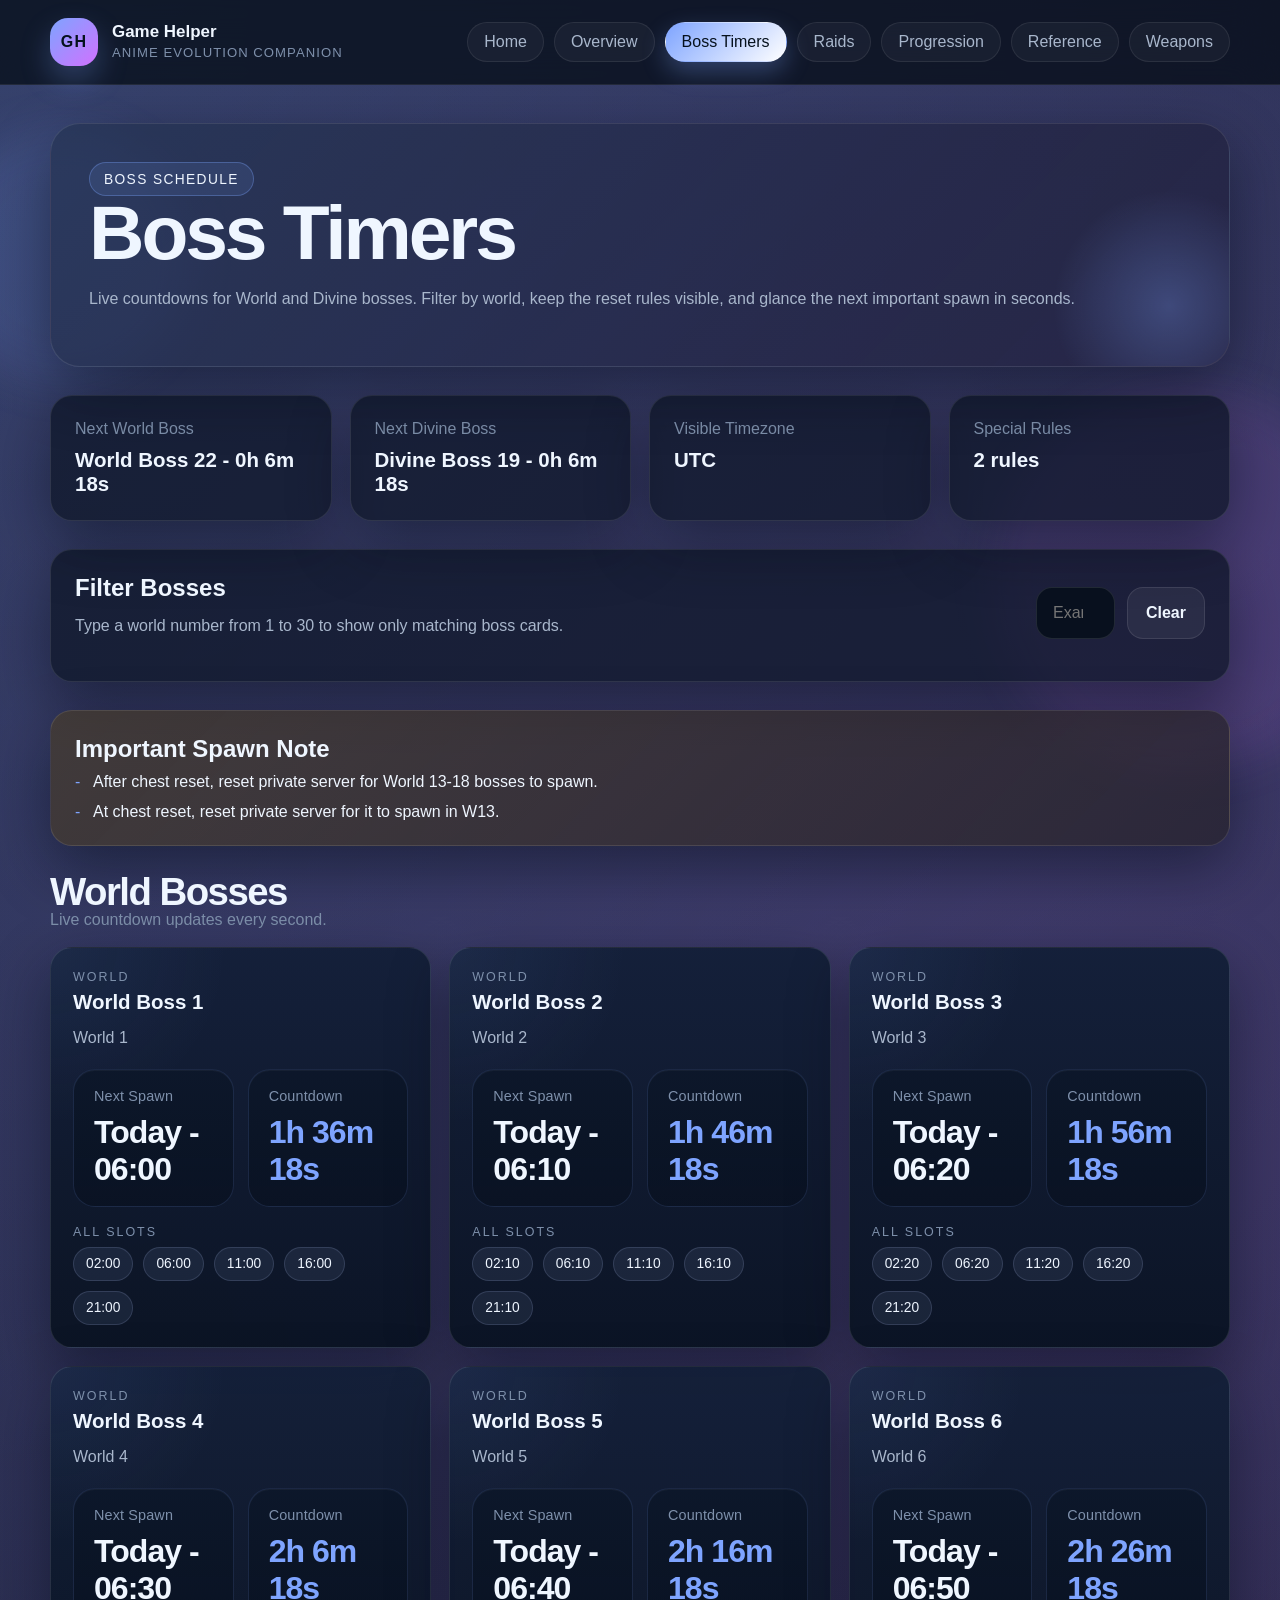
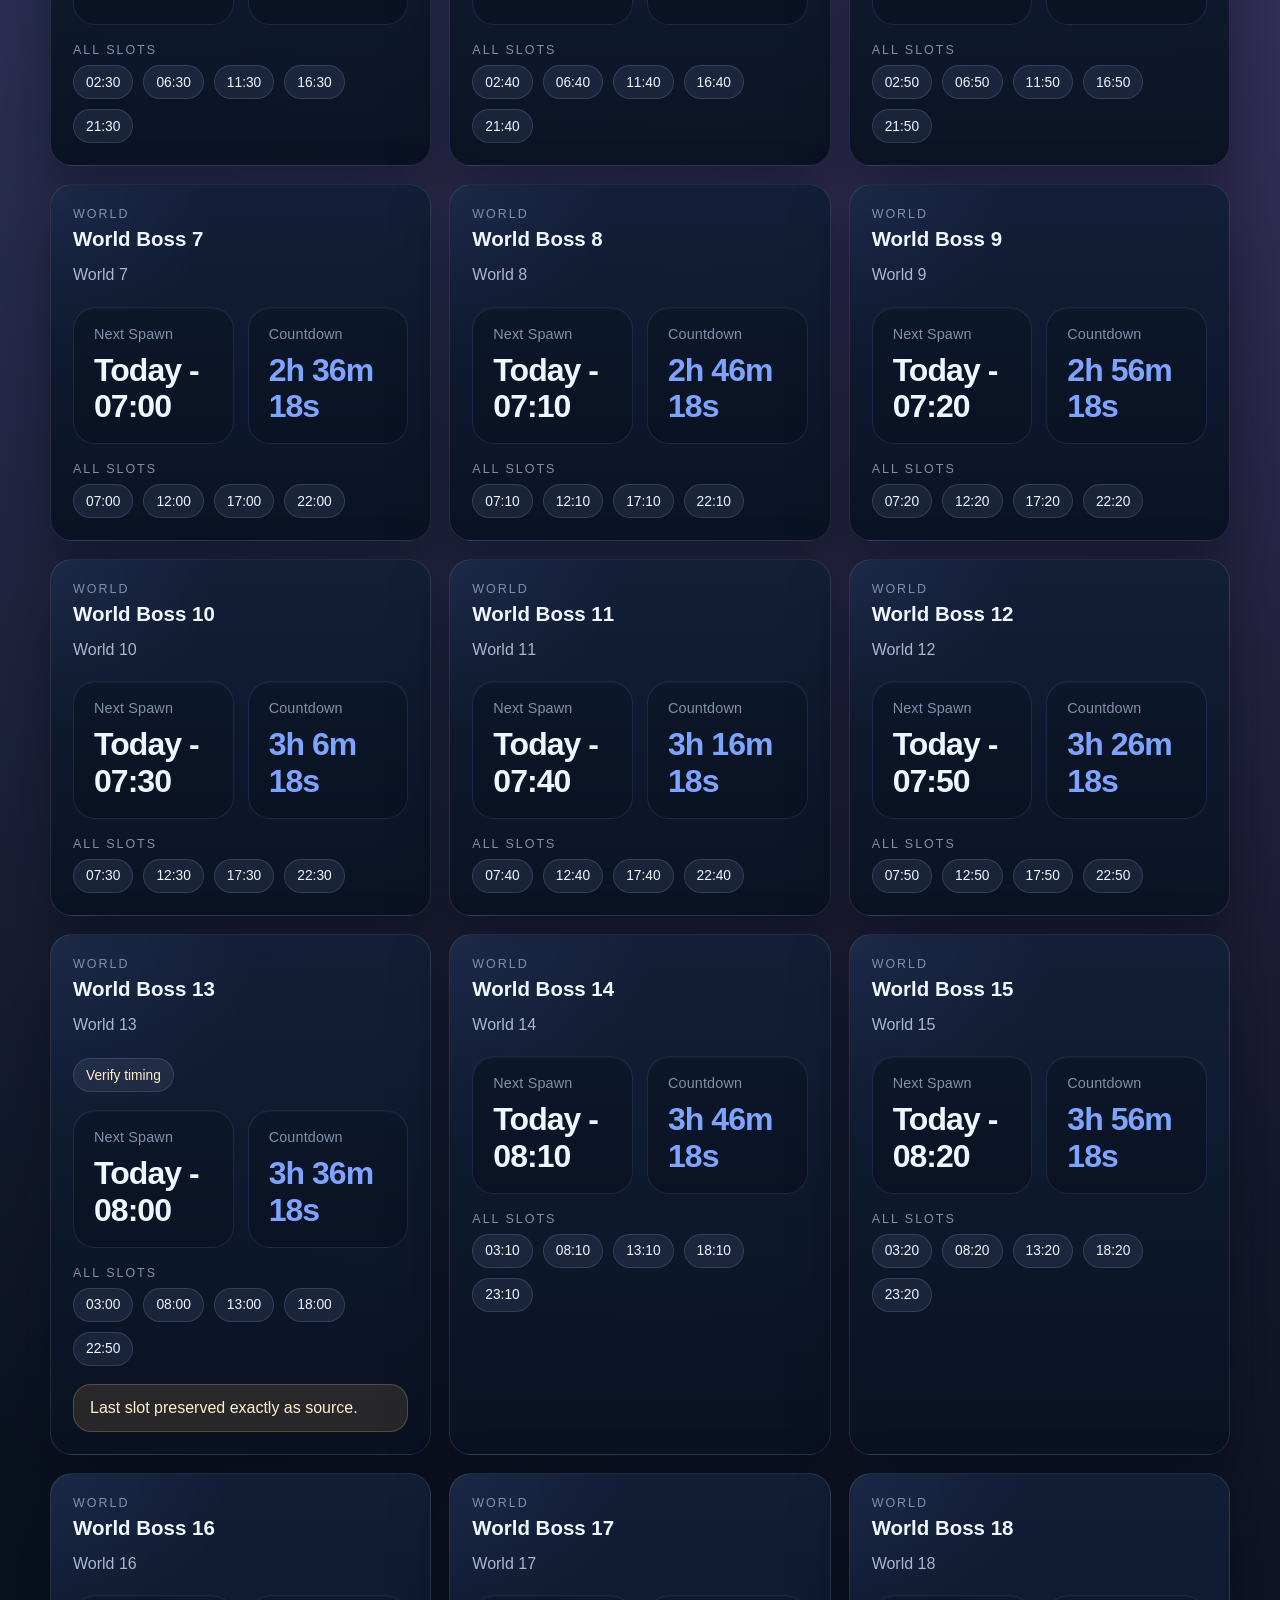
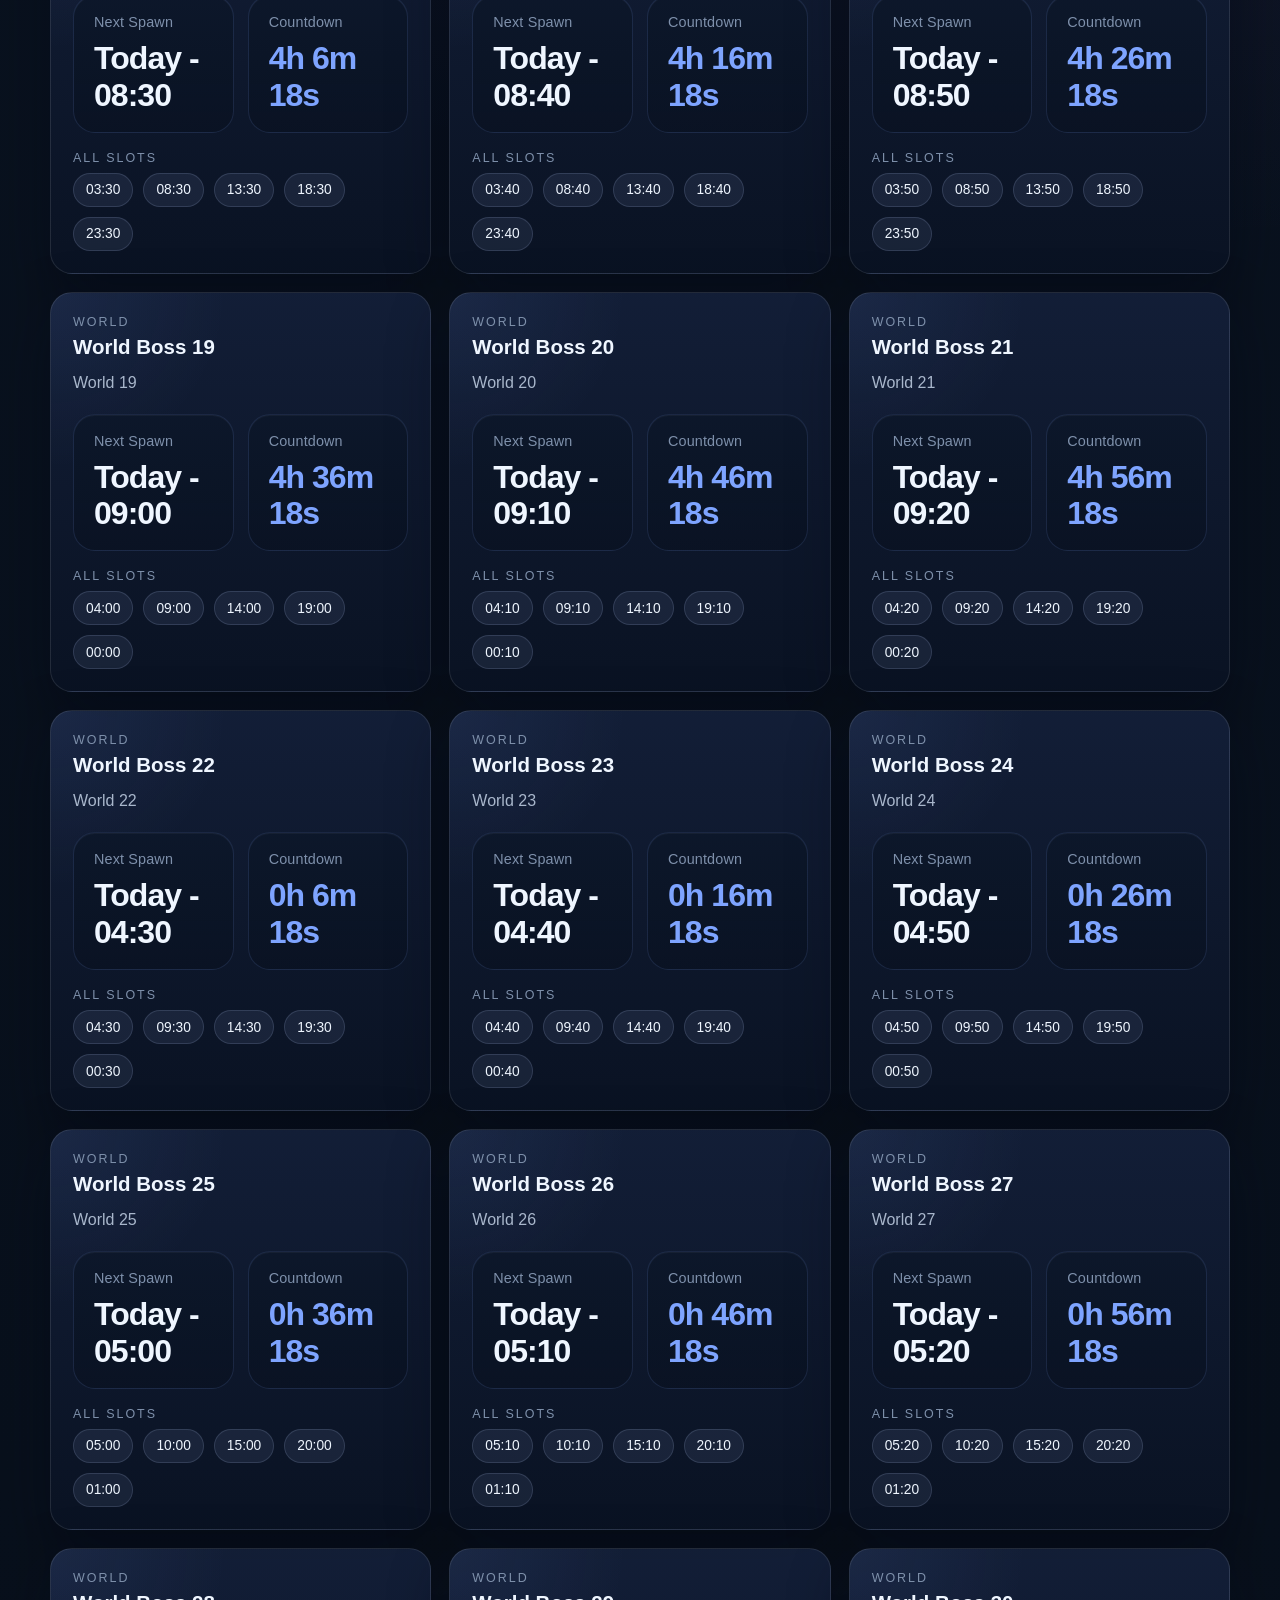
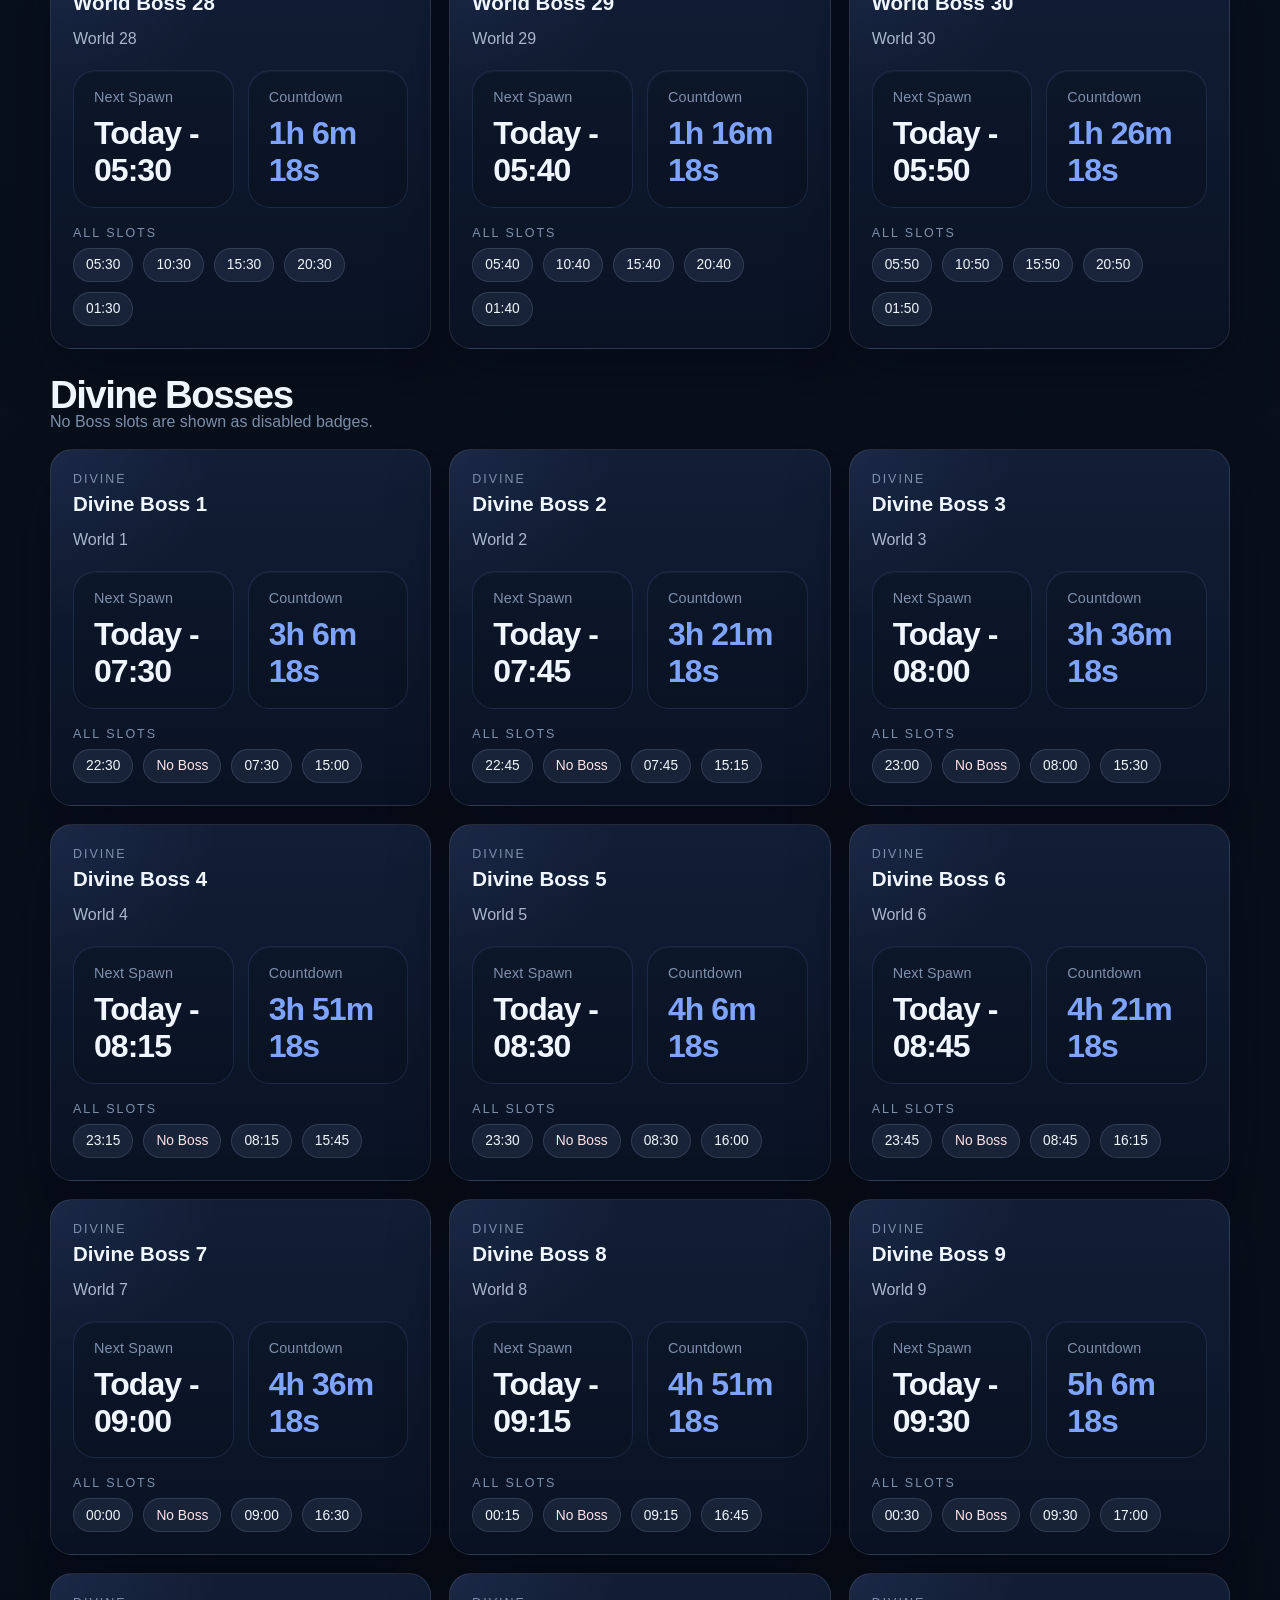
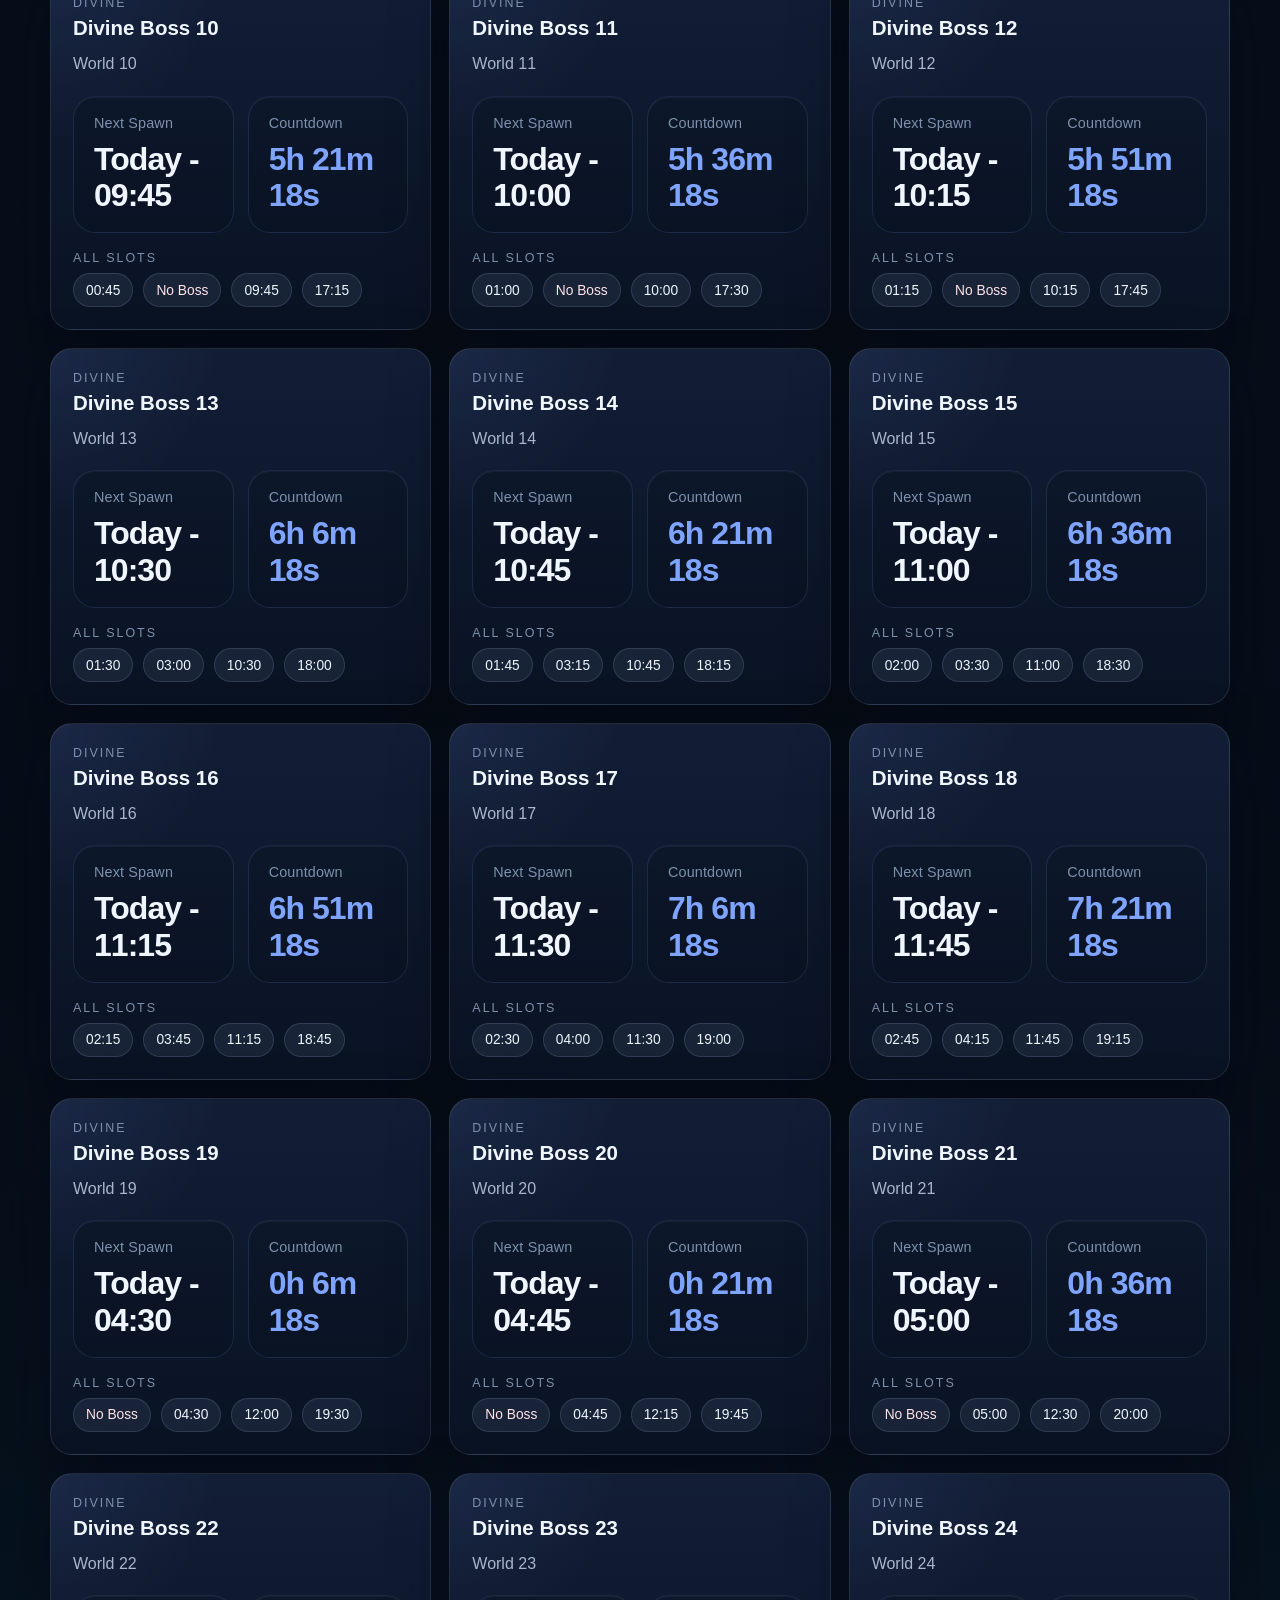
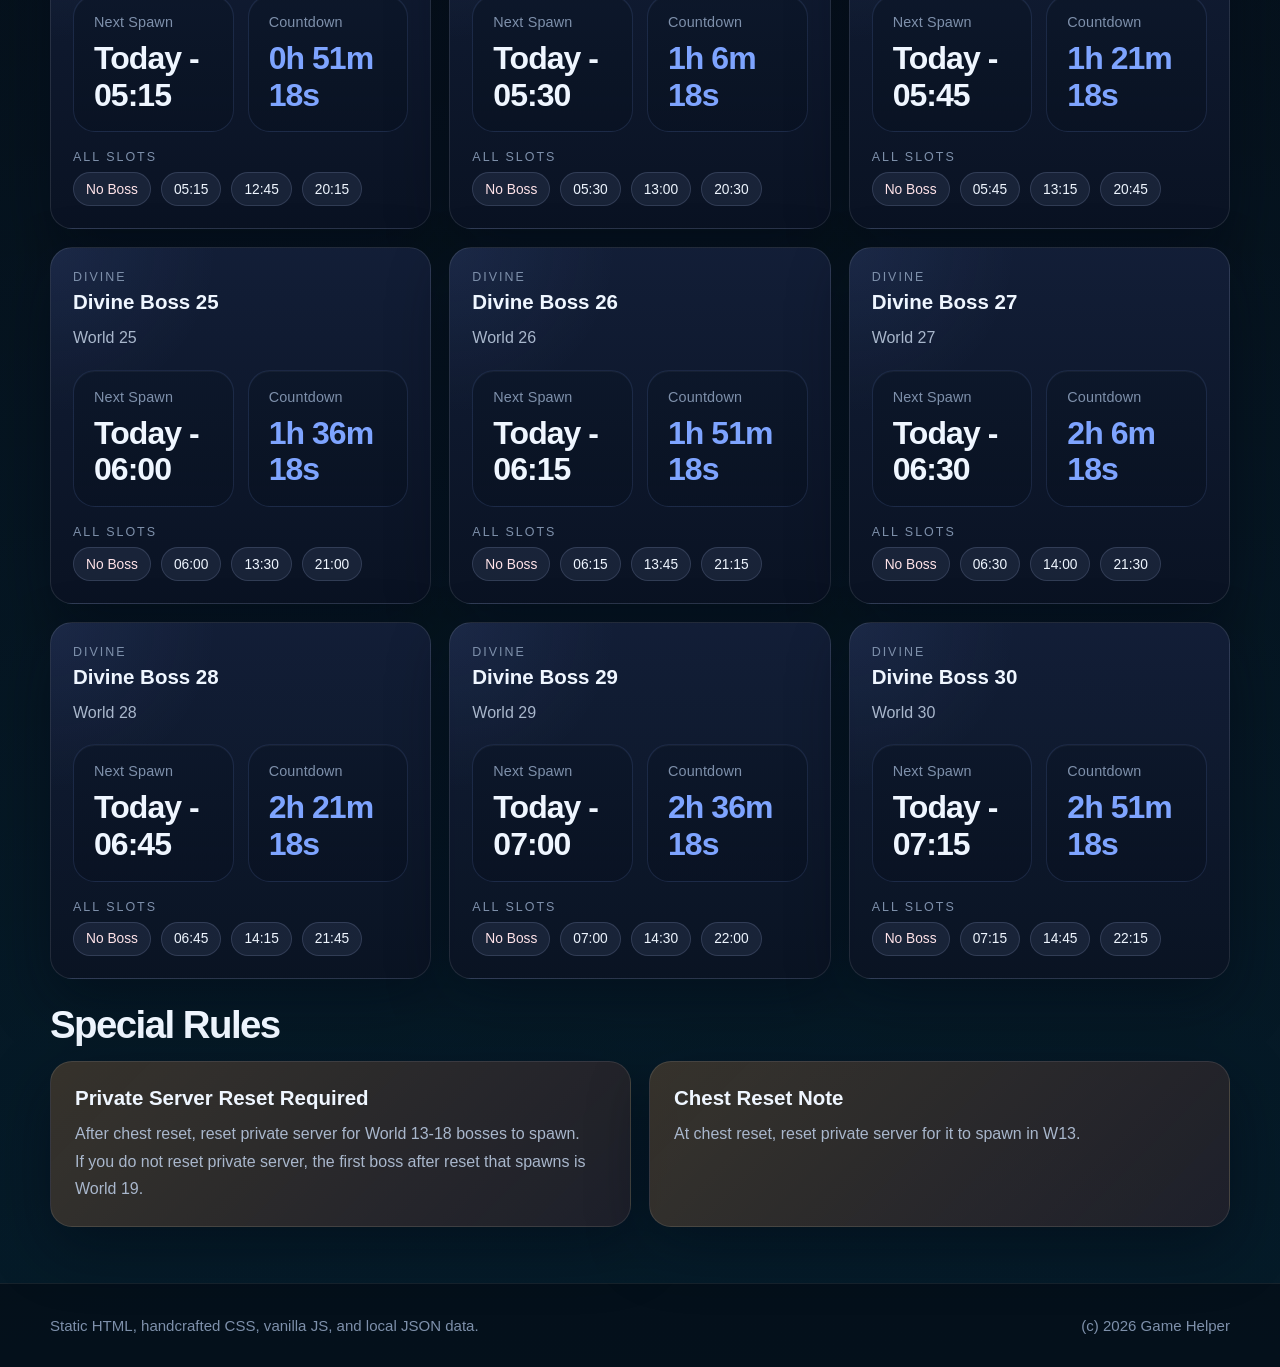
==== pages/boss-timers.html @ 4a3b98d1 "feat: build initial anime evolution helper site" ====
<!DOCTYPE html>
<html lang="en">
<head>
  <meta charset="UTF-8" />
  <meta name="viewport" content="width=device-width, initial-scale=1.0" />
  <title>Boss Timers | Game Helper</title>
  <link rel="icon" type="image/png" href="../assets/logo.png" />
  <link rel="stylesheet" href="../styles/site.css" />
</head>
<body data-page="boss-timers">
  <div class="site-wrap">
    <header id="site-header" class="site-header"></header>

    <main class="page-shell page-main">
      <section class="hero">
        <span class="eyebrow">Boss schedule</span>
        <h1>Boss Timers</h1>
        <p class="section-copy">
          Live countdowns for World and Divine bosses. Filter by world, keep the reset rules visible,
          and glance the next important spawn in seconds.
        </p>
      </section>

      <section class="section-block stats-grid">
        <article class="stat-card"><p>Next World Boss</p><strong id="summary-world">Loading...</strong></article>
        <article class="stat-card"><p>Next Divine Boss</p><strong id="summary-divine">Loading...</strong></article>
        <article class="stat-card"><p>Visible Timezone</p><strong id="summary-timezone">Loading...</strong></article>
        <article class="stat-card"><p>Special Rules</p><strong id="summary-rules">Loading...</strong></article>
      </section>

      <section class="section-block panel">
        <div class="filter-bar">
          <div>
            <h2>Filter Bosses</h2>
            <p class="muted-copy">Type a world number from 1 to 30 to show only matching boss cards.</p>
          </div>
          <div class="form-row">
            <input id="boss-filter-input" type="number" min="1" max="30" placeholder="Example: 13" class="input" />
            <button id="boss-filter-clear" class="button button--secondary" type="button">Clear</button>
          </div>
        </div>
      </section>

      <section class="section-block callout callout--warning">
        <h2>Important Spawn Note</h2>
        <div id="rules-preview">Loading...</div>
      </section>

      <section class="section-block">
        <div class="section-header">
          <div>
            <h2 class="section-title">World Bosses</h2>
            <p>Live countdown updates every second.</p>
          </div>
        </div>
        <div id="world-boss-list" class="grid-3"><div class="card">Loading...</div></div>
      </section>

      <section class="section-block">
        <div class="section-header">
          <div>
            <h2 class="section-title">Divine Bosses</h2>
            <p>No Boss slots are shown as disabled badges.</p>
          </div>
        </div>
        <div id="divine-boss-list" class="grid-3"><div class="card">Loading...</div></div>
      </section>

      <section class="section-block">
        <div class="section-header"><div><h2 class="section-title">Special Rules</h2></div></div>
        <div id="rules-list" class="grid-2"><div class="card">Loading...</div></div>
      </section>
    </main>

    <footer id="site-footer" class="site-footer"></footer>
  </div>

  <script src="../js/common.js" defer></script>
  <script src="../js/boss-timers.js" defer></script>
</body>
</html>
---- styles/site.css ----
﻿:root {
  --bg: #07111f;
  --surface: rgba(13, 22, 38, 0.72);
  --surface-strong: rgba(8, 16, 29, 0.92);
  --surface-border: rgba(255, 255, 255, 0.1);
  --text: #eff6ff;
  --text-soft: #a9b7cc;
  --text-dim: #7e90ab;
  --accent: #69c5ff;
  --accent-strong: #9f7bff;
  --accent-rgb: 105, 197, 255;
  --accent-strong-rgb: 159, 123, 255;
  --shadow: 0 22px 60px rgba(1, 9, 20, 0.45);
  --radius-xl: 30px;
  --radius-lg: 22px;
}

*,
*::before,
*::after {
  box-sizing: border-box;
}

html { scroll-behavior: smooth; }

body {
  margin: 0;
  min-height: 100vh;
  color: var(--text);
  font-family: "Segoe UI Variable Display", "Trebuchet MS", "Segoe UI", sans-serif;
  background:
    radial-gradient(circle at top left, rgba(var(--accent-rgb), 0.28), transparent 32%),
    radial-gradient(circle at 88% 12%, rgba(var(--accent-strong-rgb), 0.22), transparent 28%),
    radial-gradient(circle at 50% 120%, rgba(0, 194, 255, 0.18), transparent 35%),
    linear-gradient(180deg, #0b1524 0%, #050b14 100%);
  position: relative;
}

body::before,
body::after {
  content: "";
  position: fixed;
  pointer-events: none;
  filter: blur(22px);
  opacity: 0.55;
  border-radius: 50%;
}

body::before {
  width: 16rem;
  height: 16rem;
  top: 8rem;
  left: -4rem;
  background: rgba(var(--accent-rgb), 0.26);
}

body::after {
  width: 24rem;
  height: 24rem;
  right: -6rem;
  bottom: 8rem;
  background: rgba(var(--accent-strong-rgb), 0.2);
}

body[data-page="home"] { --accent: #6fe8ff; --accent-strong: #7f84ff; --accent-rgb: 111, 232, 255; --accent-strong-rgb: 127, 132, 255; }
body[data-page="overview"] { --accent: #5eead4; --accent-strong: #7c9cff; --accent-rgb: 94, 234, 212; --accent-strong-rgb: 124, 156, 255; }
body[data-page="boss-timers"] { --accent: #7ea4ff; --accent-strong: #d171ff; --accent-rgb: 126, 164, 255; --accent-strong-rgb: 209, 113, 255; }
body[data-page="raids"] { --accent: #ff8978; --accent-strong: #ffb45f; --accent-rgb: 255, 137, 120; --accent-strong-rgb: 255, 180, 95; }
body[data-page="progression"] { --accent: #ff7bba; --accent-strong: #8f88ff; --accent-rgb: 255, 123, 186; --accent-strong-rgb: 143, 136, 255; }
body[data-page="reference"] { --accent: #4ce8b5; --accent-strong: #6bb9ff; --accent-rgb: 76, 232, 181; --accent-strong-rgb: 107, 185, 255; }
body[data-page="weapons"] { --accent: #ffbf55; --accent-strong: #5df0be; --accent-rgb: 255, 191, 85; --accent-strong-rgb: 93, 240, 190; }

a { color: inherit; text-decoration: none; }
button, input, select { font: inherit; }
[hidden] { display: none !important; }

.site-wrap { position: relative; z-index: 1; }
.page-shell { width: min(1180px, calc(100% - 32px)); margin: 0 auto; }
.page-main { padding: 38px 0 0; }

.site-header {
  position: sticky;
  top: 0;
  z-index: 20;
  backdrop-filter: blur(22px);
  background: rgba(4, 10, 18, 0.72);
  border-bottom: 1px solid rgba(255, 255, 255, 0.08);
}

.site-header__inner,
.site-footer__inner {
  display: flex;
  align-items: center;
  justify-content: space-between;
  gap: 20px;
  padding: 18px 0;
}

.site-footer {
  margin-top: 56px;
  border-top: 1px solid rgba(255, 255, 255, 0.08);
  background: rgba(4, 10, 18, 0.58);
}

.site-footer__inner { color: var(--text-dim); font-size: 0.94rem; }

.brand { display: inline-flex; align-items: center; gap: 14px; }
.brand__mark {
  display: inline-grid;
  place-items: center;
  width: 48px;
  height: 48px;
  border-radius: 18px;
  font-weight: 900;
  letter-spacing: 0.08em;
  color: #04111d;
  background: linear-gradient(135deg, var(--accent), var(--accent-strong));
  box-shadow: 0 14px 30px rgba(var(--accent-rgb), 0.28);
}
.brand__text { display: grid; gap: 4px; }
.brand__text strong { font-size: 1.06rem; line-height: 1; }
.brand__text small { color: var(--text-dim); font-size: 0.82rem; letter-spacing: 0.08em; text-transform: uppercase; }

.site-nav { display: flex; flex-wrap: wrap; gap: 10px; justify-content: flex-end; }
.nav-link {
  padding: 10px 16px;
  border-radius: 999px;
  color: var(--text-soft);
  background: rgba(255, 255, 255, 0.04);
  border: 1px solid rgba(255, 255, 255, 0.08);
  transition: transform 160ms ease, border-color 160ms ease, color 160ms ease, background 160ms ease;
}
.nav-link:hover, .nav-link:focus-visible {
  transform: translateY(-1px);
  color: var(--text);
  border-color: rgba(var(--accent-rgb), 0.4);
  background: rgba(var(--accent-rgb), 0.1);
}
.nav-link.is-active {
  color: #06111d;
  border-color: transparent;
  background: linear-gradient(135deg, var(--accent), #ffffff);
  box-shadow: 0 10px 24px rgba(var(--accent-rgb), 0.3);
}

.hero, .panel, .callout, .card, .stat-card, .mini-stat {
  border-radius: var(--radius-lg);
  border: 1px solid var(--surface-border);
  background: var(--surface);
  box-shadow: var(--shadow);
}

.hero {
  position: relative;
  overflow: hidden;
  padding: 38px;
  border-radius: var(--radius-xl);
  background:
    linear-gradient(135deg, rgba(var(--accent-rgb), 0.16), rgba(var(--accent-strong-rgb), 0.08)),
    var(--surface);
}

.hero::after {
  content: "";
  position: absolute;
  inset: auto -60px -60px auto;
  width: 240px;
  height: 240px;
  background: radial-gradient(circle, rgba(var(--accent-rgb), 0.28), transparent 68%);
}

.hero-grid, .split-layout, .grid-2, .grid-3, .grid-4, .stats-grid, .mini-stats, .stack-grid {
  display: grid;
  gap: 18px;
}

.hero-grid { grid-template-columns: minmax(0, 1.2fr) minmax(280px, 0.8fr); }
.split-layout { grid-template-columns: minmax(320px, 0.9fr) minmax(0, 1.1fr); gap: 22px; }
.grid-2 { grid-template-columns: repeat(2, minmax(0, 1fr)); }
.grid-3 { grid-template-columns: repeat(3, minmax(0, 1fr)); }
.grid-4, .stats-grid { grid-template-columns: repeat(4, minmax(0, 1fr)); }
.mini-stats { grid-template-columns: repeat(2, minmax(0, 1fr)); gap: 14px; }

.eyebrow, .pill, .status-pill, .rank-chip {
  display: inline-flex;
  align-items: center;
  justify-content: center;
  min-height: 34px;
  padding: 0 12px;
  border-radius: 999px;
  color: var(--text);
  background: rgba(255, 255, 255, 0.06);
  border: 1px solid rgba(255, 255, 255, 0.1);
  font-size: 0.86rem;
}

.eyebrow {
  gap: 8px;
  padding: 8px 14px;
  letter-spacing: 0.1em;
  text-transform: uppercase;
  border-color: rgba(var(--accent-rgb), 0.32);
  background: rgba(var(--accent-rgb), 0.12);
}

.hero h1, .section-title {
  margin: 0;
  font-size: clamp(2.3rem, 6vw, 4.8rem);
  line-height: 0.95;
  letter-spacing: -0.04em;
}

.section-title { font-size: clamp(1.8rem, 4vw, 2.4rem); }
.section-copy, .muted-copy { color: var(--text-soft); line-height: 1.7; }
.muted-copy { margin: 0; }

.hero-actions, .chip-row, .meta-row, .form-row, .rank-cloud { display: flex; flex-wrap: wrap; gap: 12px; }

.button {
  display: inline-flex;
  align-items: center;
  justify-content: center;
  min-height: 48px;
  padding: 0 18px;
  border-radius: 16px;
  border: 1px solid transparent;
  font-weight: 700;
  transition: transform 160ms ease, box-shadow 160ms ease, background 160ms ease, border-color 160ms ease;
}
.button:hover, .button:focus-visible { transform: translateY(-1px); }
.button--primary { color: #07111f; background: linear-gradient(135deg, var(--accent), #ffffff); box-shadow: 0 16px 36px rgba(var(--accent-rgb), 0.25); }
.button--secondary { color: var(--text); background: rgba(255, 255, 255, 0.06); border-color: rgba(255, 255, 255, 0.1); }

.hero-aside, .panel, .callout, .card, .stat-card { padding: 24px; }
.mini-stat { display: grid; gap: 10px; padding: 16px 18px; align-content: start; }
.hero-aside { display: grid; gap: 14px; }
.card-heading, .section-header, .filter-bar {
  display: flex;
  align-items: end;
  justify-content: space-between;
  gap: 16px;
}
.section-header, .filter-bar { margin-bottom: 18px; }
.section-header p, .section-header span { margin: 0; color: var(--text-dim); }
.section-block { margin-top: 28px; }

.card h2, .card h3, .panel h2, .callout h2 { margin: 0 0 10px; }
.home-feature h3, .rank-card h3, .card h3 { font-size: 1.28rem; }
.meta-label { margin: 0 0 8px; color: var(--text-dim); font-size: 0.78rem; letter-spacing: 0.16em; text-transform: uppercase; }
.stat-card p, .mini-stat span { margin: 0; color: var(--text-dim); }
.stat-card strong, .mini-stat strong, .hero-aside strong { display: block; margin-top: 10px; font-size: 1.28rem; }
.mini-stat strong { margin-top: 0; min-width: 0; line-height: 1.15; }

.lift-card { transition: transform 180ms ease, border-color 180ms ease, background 180ms ease; }
.lift-card:hover, .lift-card:focus-within {
  transform: translateY(-3px);
  border-color: rgba(var(--accent-rgb), 0.34);
  background: rgba(20, 34, 54, 0.88);
}

.stack-section { margin-top: 18px; }
.bullet-list { display: grid; gap: 12px; }
.bullet-list p { margin: 0; padding-left: 18px; position: relative; }
.bullet-list p::before { content: "-"; position: absolute; left: 0; color: var(--accent); }

.callout {
  background:
    linear-gradient(135deg, rgba(var(--accent-rgb), 0.16), rgba(var(--accent-strong-rgb), 0.08)),
    var(--surface);
}
.callout--warning, .card--warning {
  background:
    linear-gradient(135deg, rgba(255, 183, 74, 0.18), rgba(255, 140, 92, 0.08)),
    var(--surface);
}

.pill--success { color: #d8fff0; background: rgba(92, 240, 189, 0.12); border-color: rgba(92, 240, 189, 0.28); }
.pill--warning, .pill--gold { color: #fff0cb; background: rgba(255, 187, 76, 0.14); border-color: rgba(255, 187, 76, 0.28); }
.pill--danger, .pill--red { color: #ffe3e9; background: rgba(255, 104, 135, 0.13); border-color: rgba(255, 104, 135, 0.24); }
.pill--cyan { color: #dcfbff; background: rgba(87, 233, 255, 0.13); border-color: rgba(87, 233, 255, 0.26); }
.pill--pink { color: #ffe2f5; background: rgba(255, 122, 201, 0.13); border-color: rgba(255, 122, 201, 0.26); }
.pill--violet { color: #efe5ff; background: rgba(155, 120, 255, 0.14); border-color: rgba(155, 120, 255, 0.28); }

.accent-copy { color: var(--accent); }
.accent-red { color: #ff9687; }
.accent-cyan { color: #83ecff; }
.accent-pink { color: #ff92d3; }
.accent-gold { color: #ffd98e; }
.accent-violet { color: #c6b3ff; }

.control-group { display: grid; gap: 8px; }
.label { color: var(--text-soft); font-size: 0.95rem; font-weight: 700; }
.input, .select {
  min-height: 52px;
  padding: 0 16px;
  border-radius: 16px;
  border: 1px solid rgba(255, 255, 255, 0.1);
  color: var(--text);
  background: var(--surface-strong);
  outline: none;
  transition: border-color 160ms ease, box-shadow 160ms ease;
}
.input:focus, .select:focus { border-color: rgba(var(--accent-rgb), 0.52); box-shadow: 0 0 0 4px rgba(var(--accent-rgb), 0.14); }

.table-wrap { overflow-x: auto; }
.data-table { width: 100%; border-collapse: collapse; }
.data-table th, .data-table td { padding: 14px 16px; text-align: left; border-bottom: 1px solid rgba(255, 255, 255, 0.07); }
.data-table th { color: var(--text-dim); font-size: 0.84rem; letter-spacing: 0.08em; text-transform: uppercase; }
.data-table tr:last-child td { border-bottom: 0; }
.data-table tbody tr:hover { background: rgba(255, 255, 255, 0.03); }

.row-current { background: rgba(255, 123, 186, 0.12); }
.row-next { background: rgba(122, 152, 255, 0.12); }
.status-pill--current { background: rgba(255, 123, 186, 0.16); border-color: rgba(255, 123, 186, 0.26); }
.status-pill--next { background: rgba(122, 152, 255, 0.16); border-color: rgba(122, 152, 255, 0.26); }
.status-pill--muted { color: var(--text-dim); }

.table-empty { padding: 22px 16px !important; text-align: center; color: var(--text-dim); }
.table-empty--error { color: #ffc6cf; }

.progress-track {
  width: 100%;
  height: 16px;
  overflow: hidden;
  border-radius: 999px;
  background: rgba(255, 255, 255, 0.06);
  border: 1px solid rgba(255, 255, 255, 0.08);
}
.progress-bar { height: 100%; width: 0; border-radius: inherit; background: linear-gradient(90deg, var(--accent), var(--accent-strong)); transition: width 220ms ease; }

.notice {
  padding: 14px 16px;
  border-radius: 18px;
  color: var(--text);
  background: rgba(255, 255, 255, 0.06);
  border: 1px solid rgba(255, 255, 255, 0.08);
}
.notice--warning { color: #fff0cd; background: rgba(255, 190, 85, 0.12); border-color: rgba(255, 190, 85, 0.24); }
.notice--error { color: #ffe3e8; background: rgba(255, 98, 131, 0.12); border-color: rgba(255, 98, 131, 0.24); }

.input-panel {
  background:
    linear-gradient(180deg, rgba(18, 31, 52, 0.92), rgba(9, 18, 33, 0.92)),
    var(--surface);
}
.input-panel > h2 { margin-bottom: 18px; }
.input-panel .control-group { gap: 10px; }
.input-example {
  border-color: rgba(184, 117, 255, 0.2);
  background:
    linear-gradient(135deg, rgba(116, 69, 145, 0.35), rgba(48, 62, 116, 0.28)),
    rgba(24, 30, 54, 0.92);
}
.input-example h2 { margin-bottom: 8px; }

.tip-item { display: flex; align-items: flex-start; gap: 14px; }
.tip-index {
  display: grid;
  place-items: center;
  flex: 0 0 42px;
  width: 42px;
  height: 42px;
  border-radius: 14px;
  font-weight: 900;
  color: #04111d;
  background: linear-gradient(135deg, var(--accent), #ffffff);
}

.quiet-note { color: var(--text-dim); }
.boss-card { padding: 22px; }
.boss-card__header { align-items: flex-start; flex-wrap: wrap; margin-bottom: 0; }
.boss-card__title { min-width: 0; flex: 1 1 220px; }
.boss-card__badge { flex: 0 0 auto; margin-top: 4px; }
.boss-card .mini-stats { margin-top: 18px; }
.boss-card .stack-section { margin-top: 18px; }
.boss-card__notice { margin-top: 18px; }
.boss-card {
  background:
    radial-gradient(circle at top left, rgba(126, 164, 255, 0.08), transparent 32%),
    linear-gradient(180deg, rgba(19, 31, 56, 0.96), rgba(10, 19, 35, 0.96));
}
.boss-card .mini-stat {
  min-height: 110px;
  padding: 18px 20px;
  background:
    linear-gradient(180deg, rgba(13, 23, 42, 0.96), rgba(10, 19, 35, 0.92));
  border-color: rgba(126, 164, 255, 0.14);
  box-shadow: inset 0 1px 0 rgba(255, 255, 255, 0.04);
}
.boss-card .mini-stat span {
  font-size: 0.9rem;
  letter-spacing: 0.01em;
}
.boss-card .mini-stat strong {
  font-size: 2rem;
  letter-spacing: -0.03em;
}
.boss-card .chip-row { gap: 10px; }
.boss-card .pill {
  background: rgba(159, 175, 220, 0.1);
  border-color: rgba(159, 175, 220, 0.18);
}

.raid-board { display: grid; gap: 18px; }
.raid-card { display: grid; gap: 22px; grid-template-columns: minmax(240px, 320px) minmax(0, 1fr); align-items: center; cursor: grab; }
.raid-card.is-dragging { opacity: 0.55; transform: scale(0.985); }
.raid-card.drop-target { border-color: rgba(var(--accent-rgb), 0.5); box-shadow: 0 0 0 1px rgba(var(--accent-rgb), 0.22), var(--shadow); }
.raid-card__main { display: grid; gap: 10px; }
.raid-card__headline { display: flex; align-items: flex-start; justify-content: space-between; gap: 16px; }
.raid-card__title { display: flex; align-items: flex-start; gap: 14px; }
.raid-card__title .meta-label,
.overview-event .meta-label,
.boss-card__title .meta-label { margin-bottom: 6px; }
.drag-handle { flex: 0 0 auto; margin-top: 4px; color: var(--text-dim); font-weight: 900; letter-spacing: 0.16em; user-select: none; }
.raid-card__stats { display: grid; gap: 14px; grid-template-columns: repeat(3, minmax(0, 1fr)); }
.raid-stat { min-height: 108px; }
.raid-stat--wide { grid-column: span 1; }
.overview-list { display: grid; gap: 18px; }
.overview-event { display: grid; gap: 18px; grid-template-columns: minmax(220px, 0.8fr) minmax(0, 1.2fr); align-items: center; }
.overview-event__stats { display: grid; gap: 14px; grid-template-columns: repeat(2, minmax(0, 1fr)); }

@media (max-width: 980px) {
  .site-header__inner, .site-footer__inner, .hero-grid, .split-layout, .filter-bar, .section-header {
    flex-direction: column;
    align-items: stretch;
    grid-template-columns: 1fr;
  }

  .grid-4, .stats-grid, .grid-3 { grid-template-columns: repeat(2, minmax(0, 1fr)); }
  .raid-card,
  .overview-event { grid-template-columns: 1fr; }
  .raid-card__stats { grid-template-columns: 1fr 1fr; }
}

@media (max-width: 720px) {
  .page-shell { width: min(100% - 24px, 100%); }
  .page-main { padding-top: 26px; }
  .hero, .panel, .callout, .card, .stat-card { padding: 20px; }
  .site-nav, .grid-2, .grid-3, .grid-4, .stats-grid, .mini-stats { grid-template-columns: 1fr; }
  .site-nav { justify-content: flex-start; }
  .hero h1, .section-title { line-height: 1.02; }
  .raid-card__headline,
  .raid-card__title { flex-direction: column; }
  .overview-event__stats,
  .raid-card__stats { grid-template-columns: 1fr; }
}

.home-feature__link { display: block; }
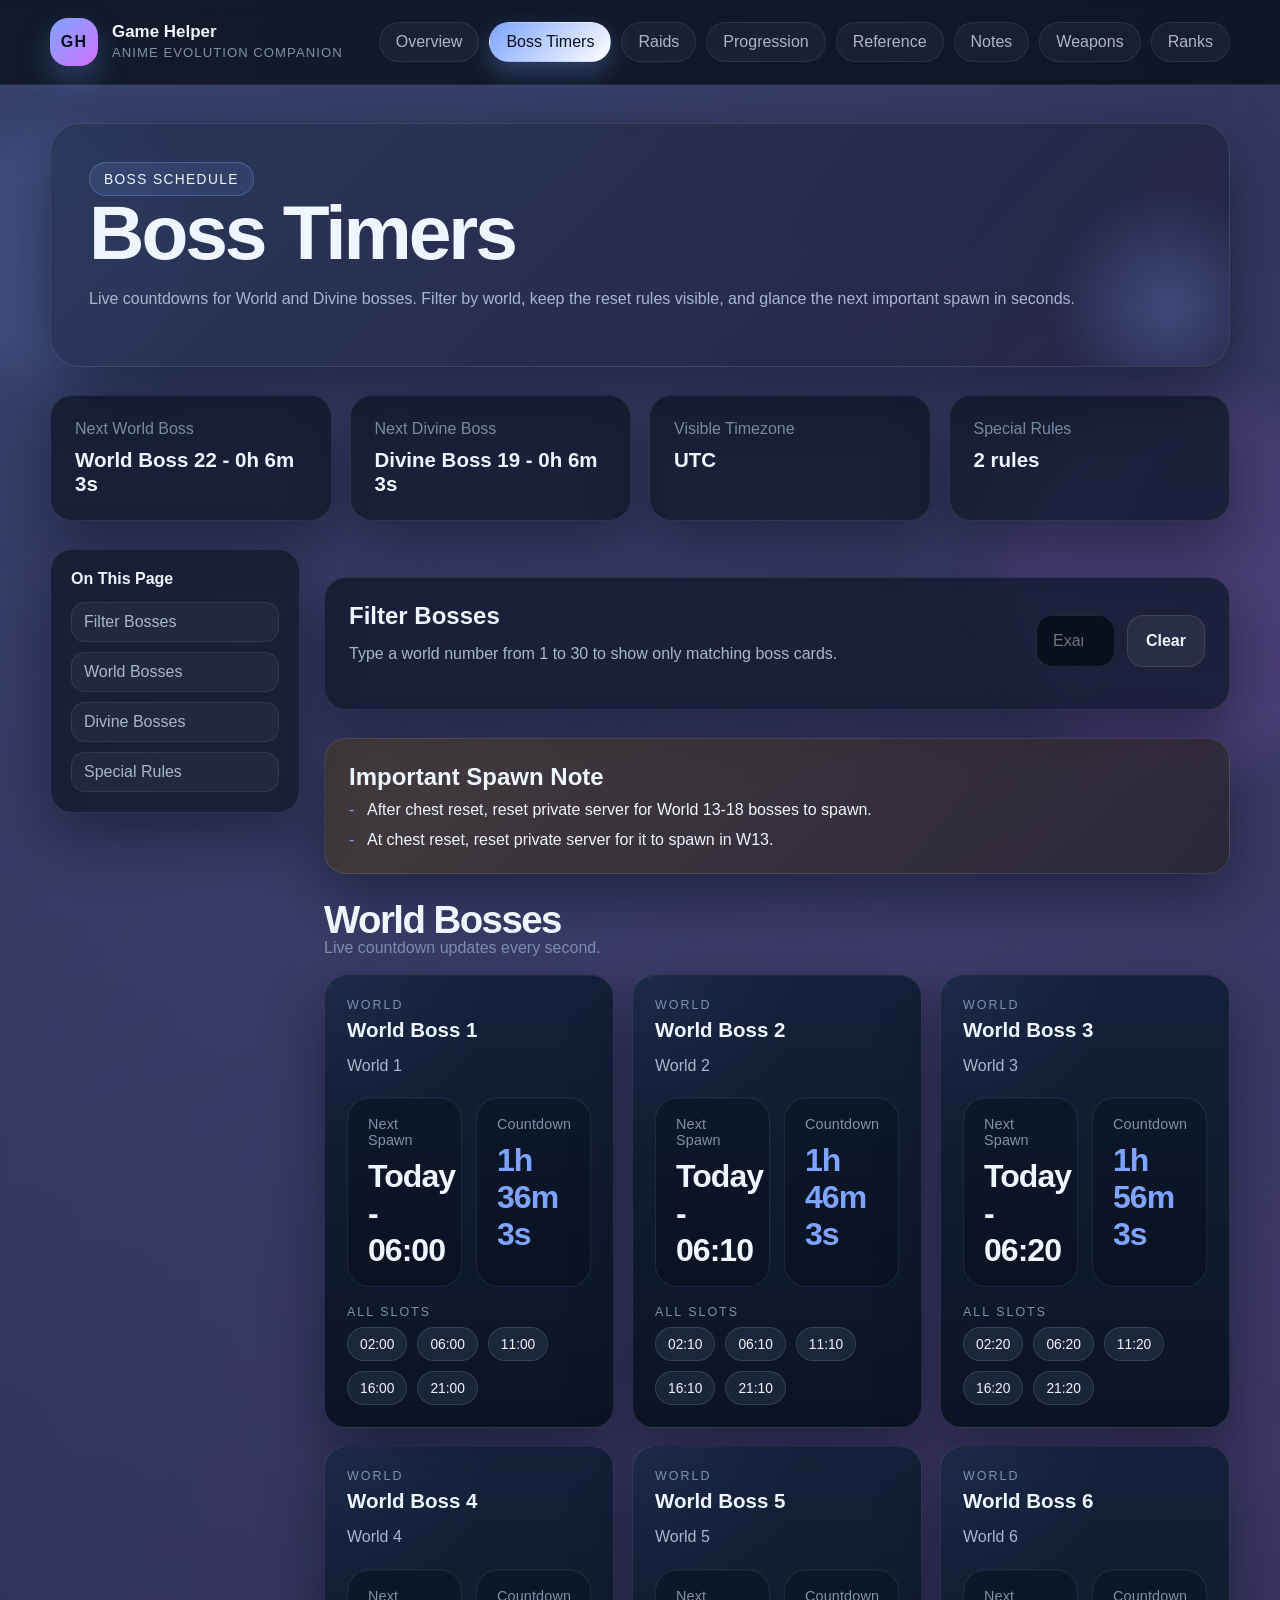
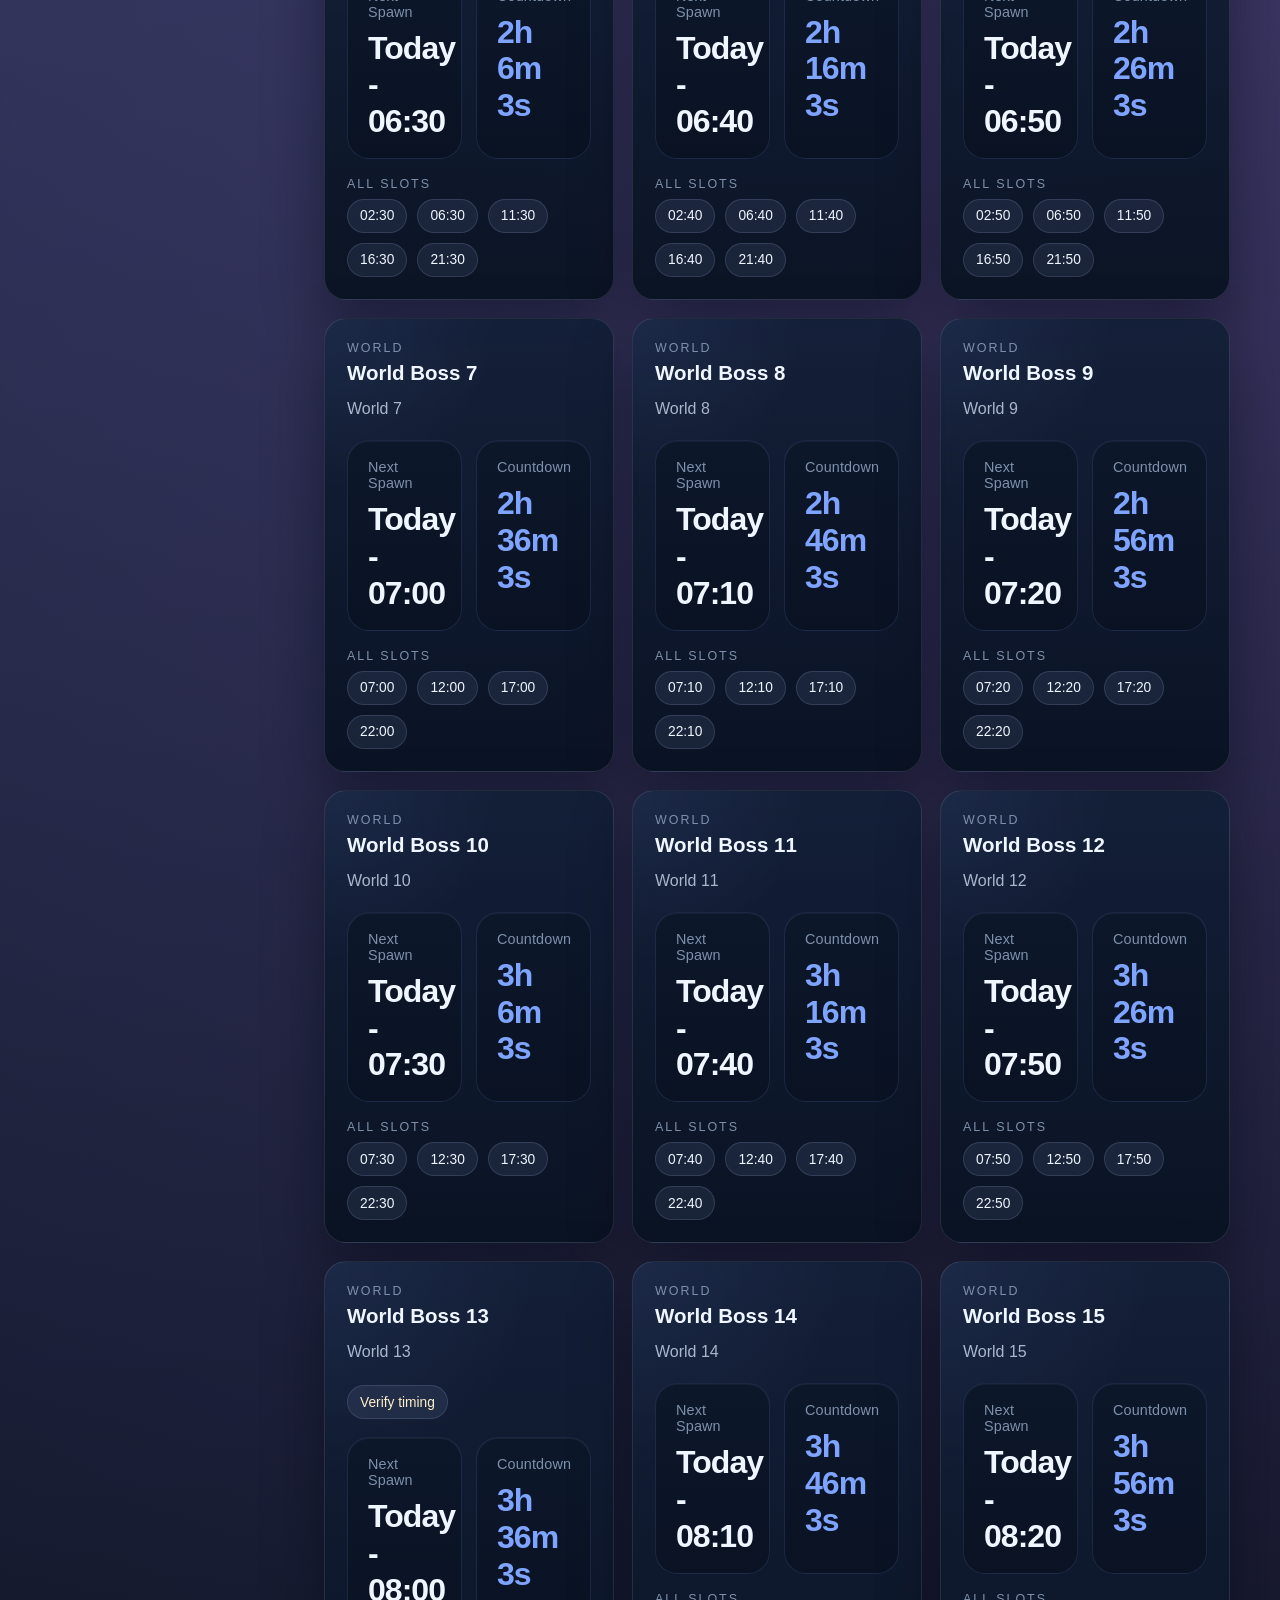
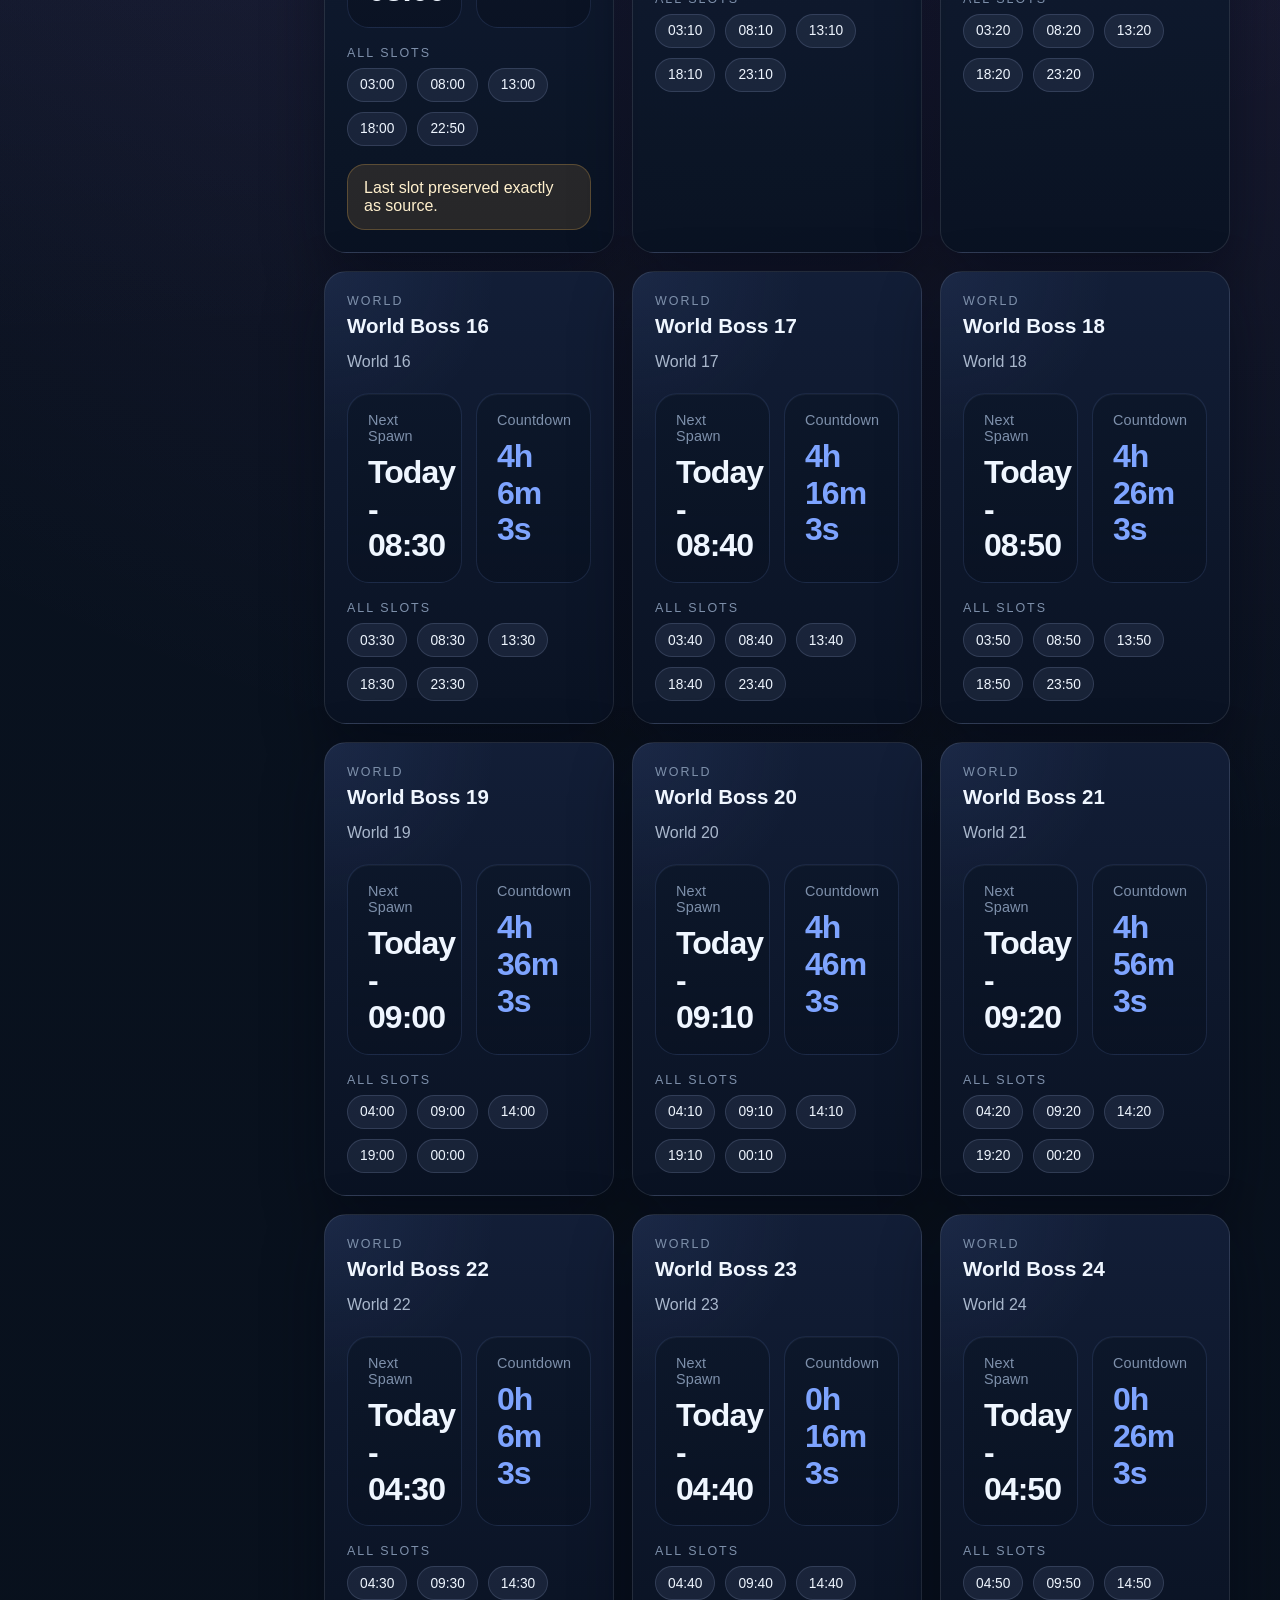
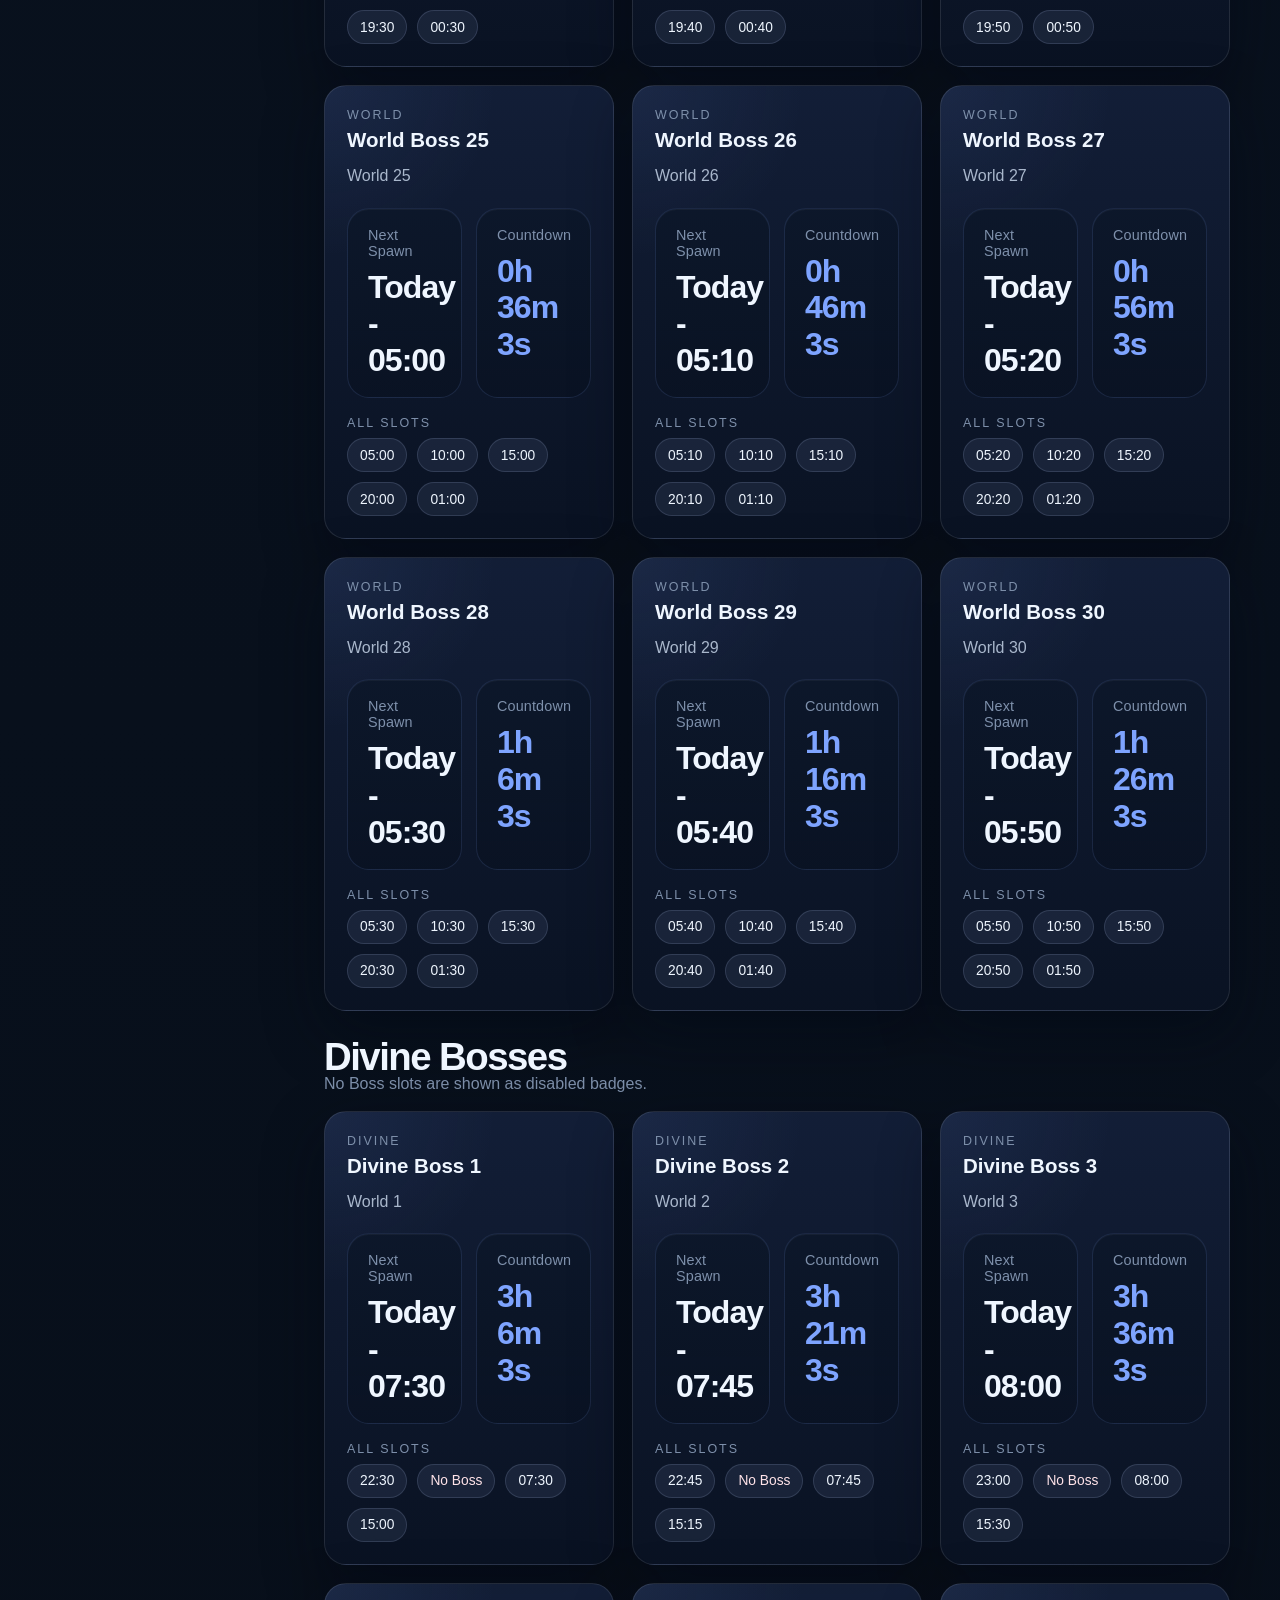
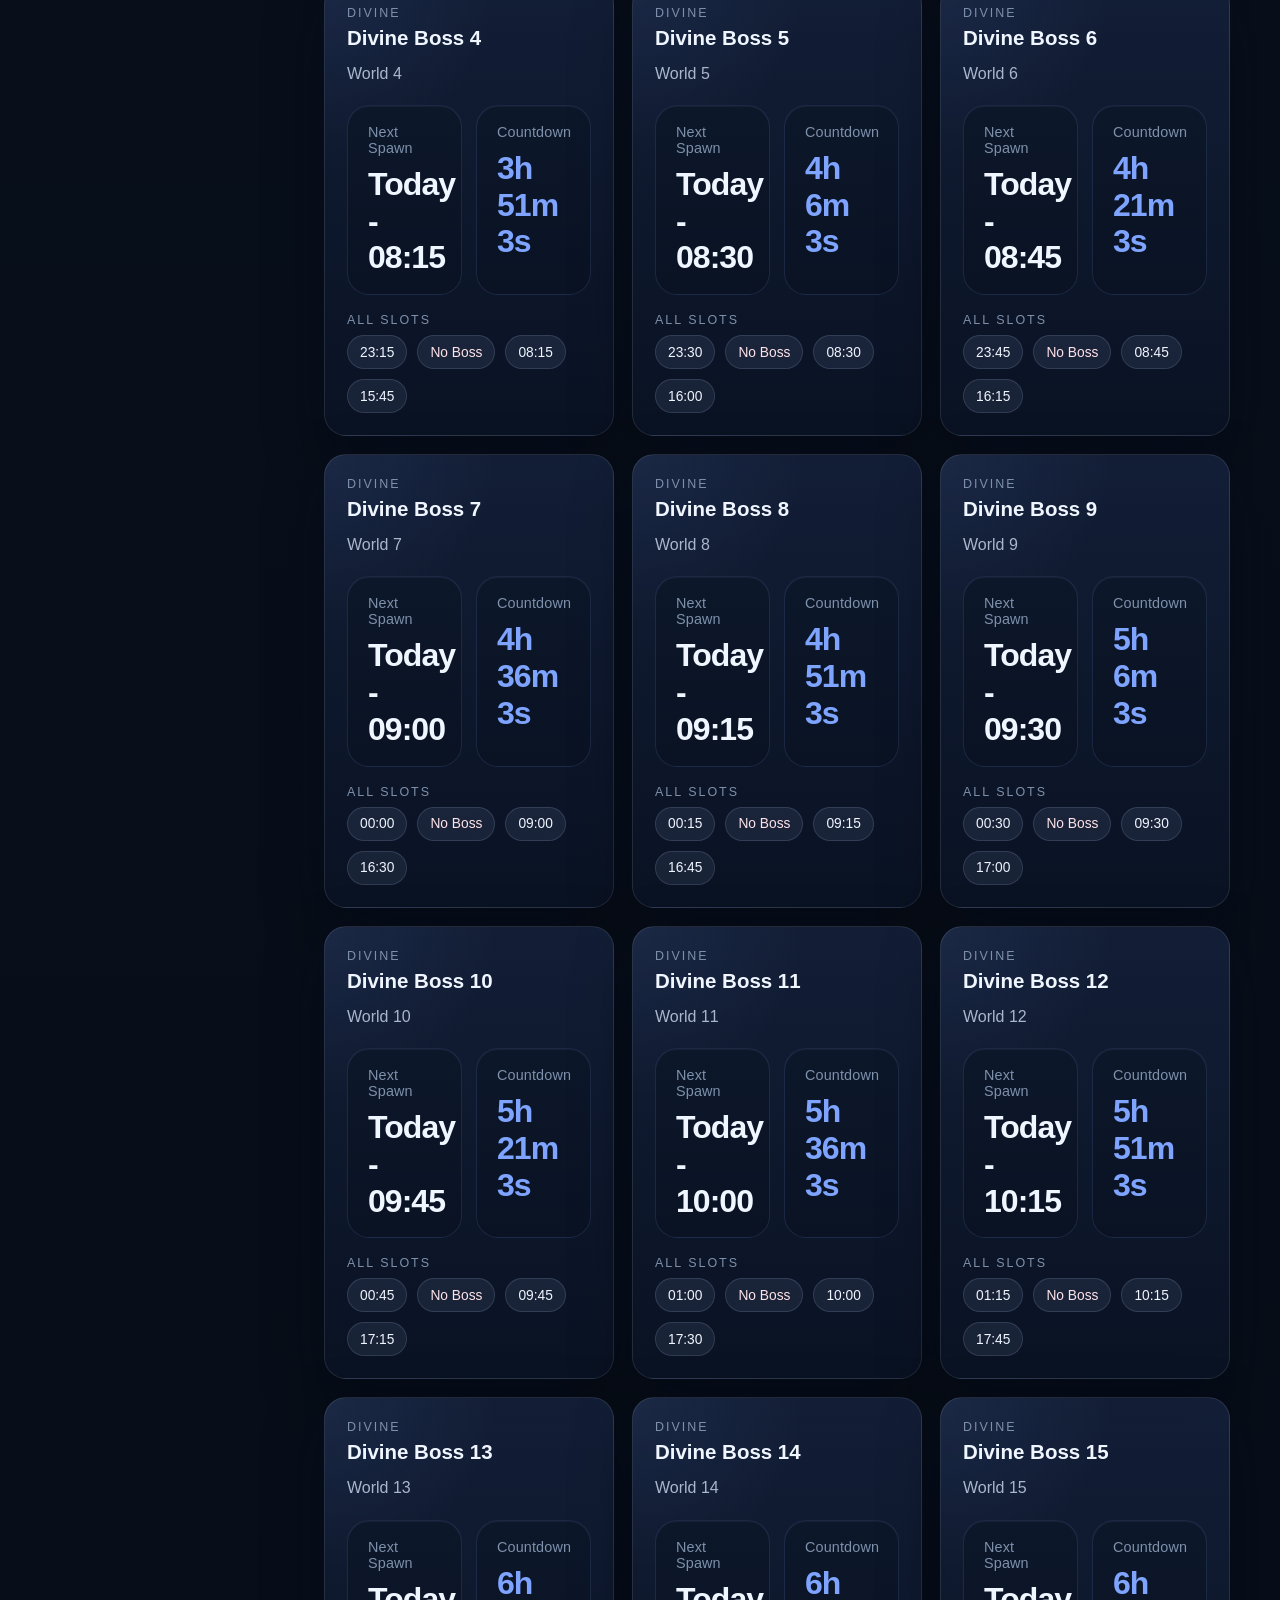
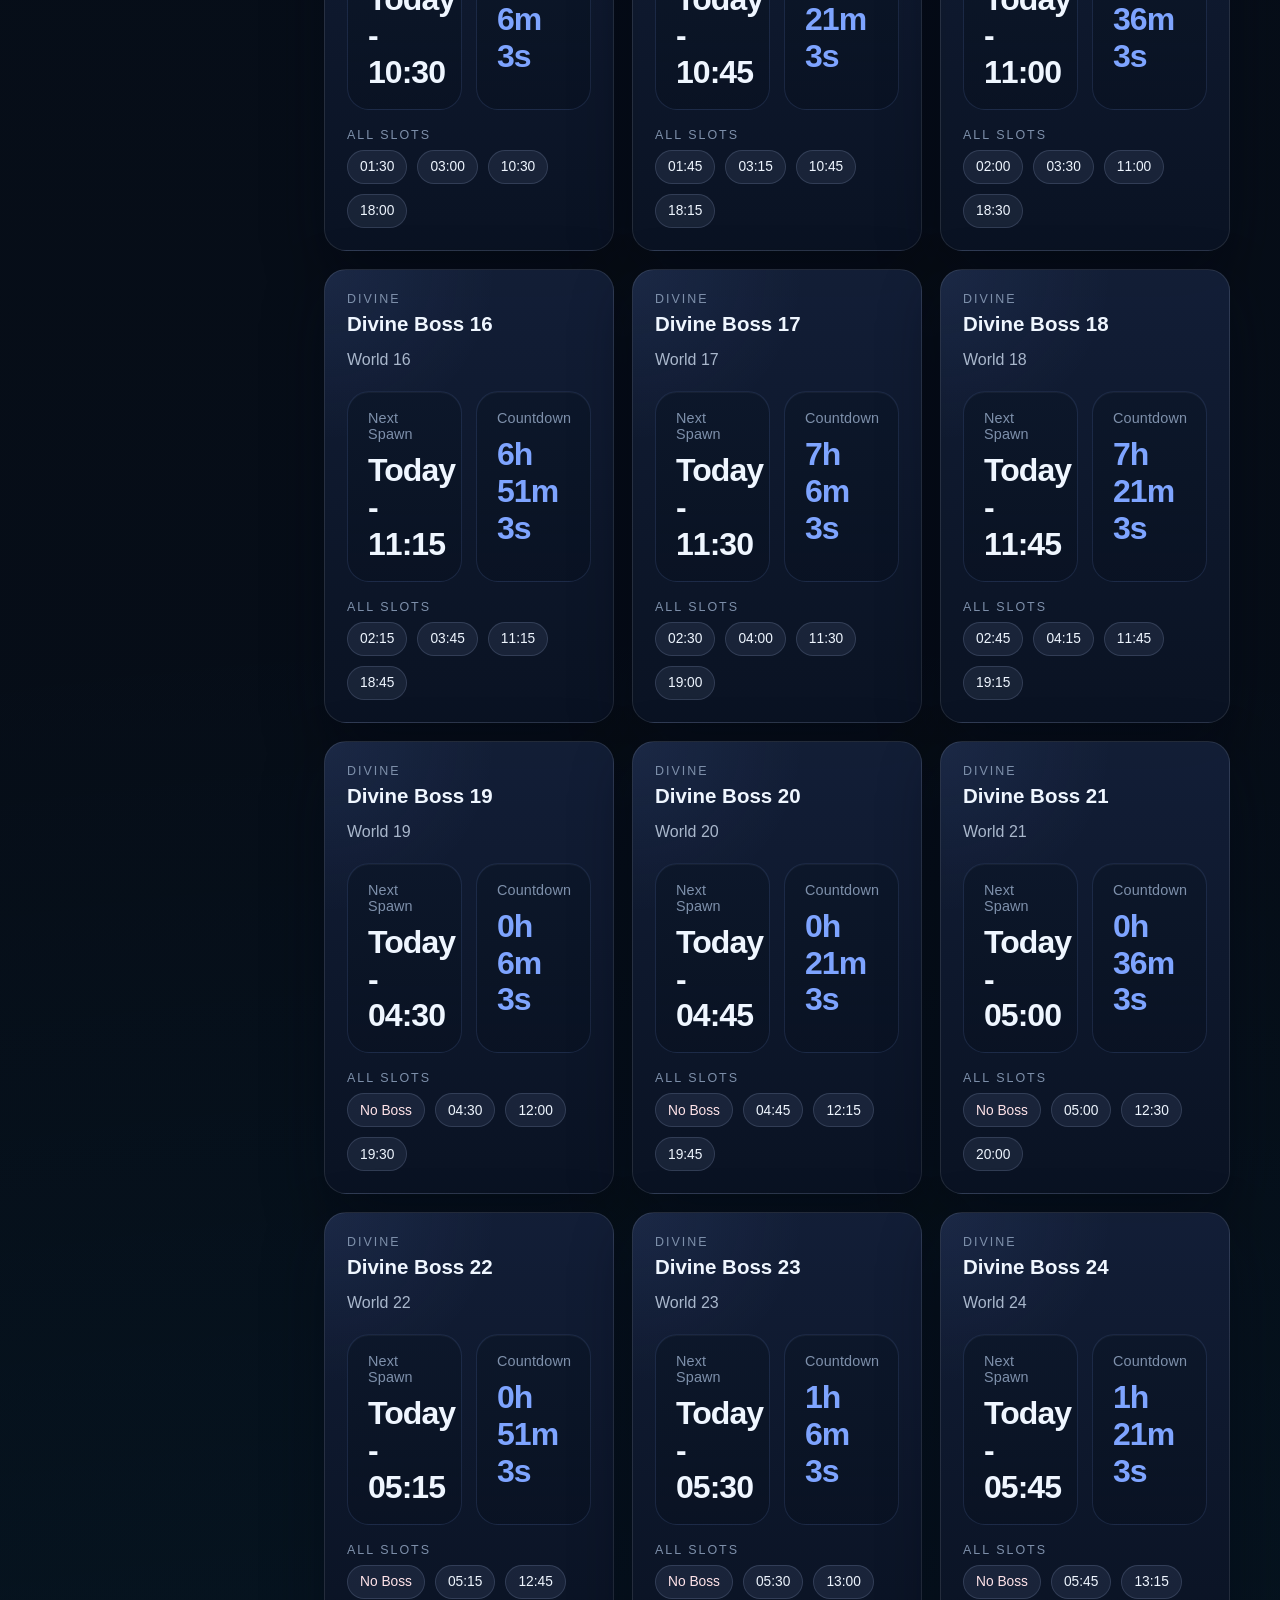
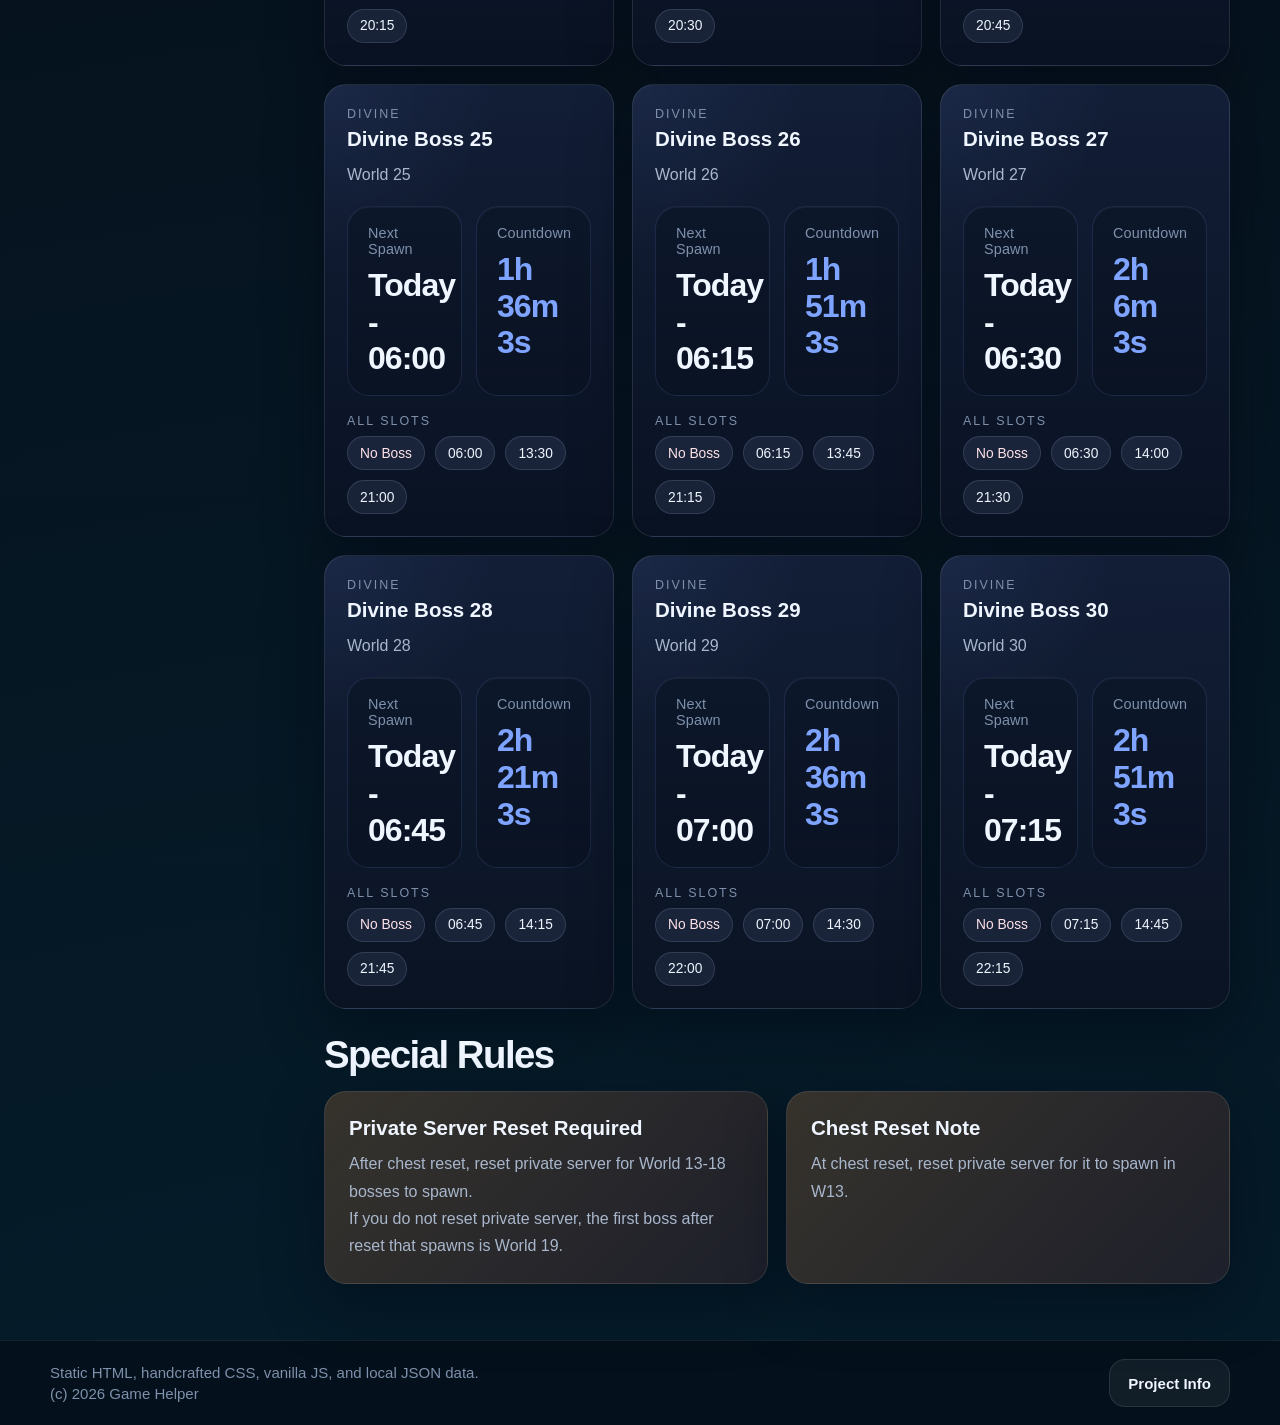
==== commit ec5798e7: "Refine helper pages and expand reference data" ====
--- a/pages/boss-timers.html
+++ b/pages/boss-timers.html
@@ -28,7 +28,19 @@
         <article class="stat-card"><p>Special Rules</p><strong id="summary-rules">Loading...</strong></article>
       </section>
 
-      <section class="section-block panel">
+      <section class="section-block content-with-toc">
+        <aside class="panel toc-panel">
+          <h2>On This Page</h2>
+          <nav class="toc-list" aria-label="Boss timer sections">
+            <a class="toc-link" href="#filter-section">Filter Bosses</a>
+            <a class="toc-link" href="#world-bosses-section">World Bosses</a>
+            <a class="toc-link" href="#divine-bosses-section">Divine Bosses</a>
+            <a class="toc-link" href="#rules-section">Special Rules</a>
+          </nav>
+        </aside>
+
+        <div>
+      <section id="filter-section" class="section-block panel toc-target">
         <div class="filter-bar">
           <div>
             <h2>Filter Bosses</h2>
@@ -46,7 +58,7 @@
         <div id="rules-preview">Loading...</div>
       </section>
 
-      <section class="section-block">
+      <section id="world-bosses-section" class="section-block toc-target">
         <div class="section-header">
           <div>
             <h2 class="section-title">World Bosses</h2>
@@ -56,7 +68,7 @@
         <div id="world-boss-list" class="grid-3"><div class="card">Loading...</div></div>
       </section>
 
-      <section class="section-block">
+      <section id="divine-bosses-section" class="section-block toc-target">
         <div class="section-header">
           <div>
             <h2 class="section-title">Divine Bosses</h2>
@@ -66,9 +78,11 @@
         <div id="divine-boss-list" class="grid-3"><div class="card">Loading...</div></div>
       </section>
 
-      <section class="section-block">
+      <section id="rules-section" class="section-block toc-target">
         <div class="section-header"><div><h2 class="section-title">Special Rules</h2></div></div>
         <div id="rules-list" class="grid-2"><div class="card">Loading...</div></div>
+      </section>
+        </div>
       </section>
     </main>
 
--- a/styles/site.css
+++ b/styles/site.css
@@ -68,7 +68,9 @@
 body[data-page="raids"] { --accent: #ff8978; --accent-strong: #ffb45f; --accent-rgb: 255, 137, 120; --accent-strong-rgb: 255, 180, 95; }
 body[data-page="progression"] { --accent: #ff7bba; --accent-strong: #8f88ff; --accent-rgb: 255, 123, 186; --accent-strong-rgb: 143, 136, 255; }
 body[data-page="reference"] { --accent: #4ce8b5; --accent-strong: #6bb9ff; --accent-rgb: 76, 232, 181; --accent-strong-rgb: 107, 185, 255; }
+body[data-page="library"] { --accent: #6ff0b8; --accent-strong: #ffd06a; --accent-rgb: 111, 240, 184; --accent-strong-rgb: 255, 208, 106; }
 body[data-page="weapons"] { --accent: #ffbf55; --accent-strong: #5df0be; --accent-rgb: 255, 191, 85; --accent-strong-rgb: 93, 240, 190; }
+body[data-page="ranks"] { --accent: #9cb0ff; --accent-strong: #79efd6; --accent-rgb: 156, 176, 255; --accent-strong-rgb: 121, 239, 214; }
 
 a { color: inherit; text-decoration: none; }
 button, input, select { font: inherit; }
@@ -103,6 +105,9 @@
 }
 
 .site-footer__inner { color: var(--text-dim); font-size: 0.94rem; }
+.footer-copy { display: grid; gap: 4px; }
+.footer-copy p { margin: 0; }
+.footer-project-link { min-height: 42px; border-radius: 999px; }
 
 .brand { display: inline-flex; align-items: center; gap: 14px; }
 .brand__mark {
@@ -121,6 +126,14 @@
 .brand__text strong { font-size: 1.06rem; line-height: 1; }
 .brand__text small { color: var(--text-dim); font-size: 0.82rem; letter-spacing: 0.08em; text-transform: uppercase; }
 
+.header-actions {
+  display: flex;
+  align-items: center;
+  justify-content: flex-end;
+  gap: 14px;
+  flex-wrap: wrap;
+}
+
 .site-nav { display: flex; flex-wrap: wrap; gap: 10px; justify-content: flex-end; }
 .nav-link {
   padding: 10px 16px;
@@ -230,7 +243,6 @@
 .button:hover, .button:focus-visible { transform: translateY(-1px); }
 .button--primary { color: #07111f; background: linear-gradient(135deg, var(--accent), #ffffff); box-shadow: 0 16px 36px rgba(var(--accent-rgb), 0.25); }
 .button--secondary { color: var(--text); background: rgba(255, 255, 255, 0.06); border-color: rgba(255, 255, 255, 0.1); }
-
 .hero-aside, .panel, .callout, .card, .stat-card { padding: 24px; }
 .mini-stat { display: grid; gap: 10px; padding: 16px 18px; align-content: start; }
 .hero-aside { display: grid; gap: 14px; }
@@ -419,6 +431,85 @@
 .overview-event { display: grid; gap: 18px; grid-template-columns: minmax(220px, 0.8fr) minmax(0, 1.2fr); align-items: center; }
 .overview-event__stats { display: grid; gap: 14px; grid-template-columns: repeat(2, minmax(0, 1fr)); }
 
+.content-with-toc {
+  display: grid;
+  grid-template-columns: 250px minmax(0, 1fr);
+  gap: 24px;
+  align-items: start;
+}
+
+.toc-panel {
+  position: sticky;
+  top: 92px;
+  padding: 20px;
+}
+
+.toc-panel h2 {
+  margin: 0 0 14px;
+  font-size: 1rem;
+}
+
+.toc-list {
+  display: grid;
+  gap: 10px;
+}
+
+.toc-link {
+  display: block;
+  padding: 10px 12px;
+  border-radius: 14px;
+  color: var(--text-soft);
+  background: rgba(255, 255, 255, 0.04);
+  border: 1px solid rgba(255, 255, 255, 0.08);
+  transition: background 160ms ease, border-color 160ms ease, transform 160ms ease, color 160ms ease;
+}
+
+.toc-link:hover,
+.toc-link:focus-visible {
+  color: var(--text);
+  transform: translateY(-1px);
+  background: rgba(var(--accent-rgb), 0.1);
+  border-color: rgba(var(--accent-rgb), 0.28);
+}
+
+.toc-target {
+  scroll-margin-top: 96px;
+}
+
+.stack-list {
+  display: grid;
+  gap: 14px;
+}
+
+.stack-list > * {
+  width: 100%;
+}
+
+.project-banner {
+  display: grid;
+  gap: 18px;
+  grid-column: 1 / -1;
+  grid-template-columns: minmax(0, 1.15fr) minmax(260px, 0.85fr);
+  align-items: stretch;
+}
+
+.project-banner__cta {
+  display: grid;
+  gap: 14px;
+  padding: 24px;
+  border-radius: var(--radius-lg);
+  border: 1px solid rgba(var(--accent-rgb), 0.22);
+  background:
+    linear-gradient(135deg, rgba(var(--accent-rgb), 0.16), rgba(var(--accent-strong-rgb), 0.1)),
+    rgba(10, 20, 35, 0.92);
+  box-shadow: var(--shadow);
+}
+
+.project-banner__cta strong {
+  font-size: 1.5rem;
+  line-height: 1.05;
+}
+
 @media (max-width: 980px) {
   .site-header__inner, .site-footer__inner, .hero-grid, .split-layout, .filter-bar, .section-header {
     flex-direction: column;
@@ -426,6 +517,13 @@
     grid-template-columns: 1fr;
   }
 
+  .header-actions { flex-direction: column; align-items: stretch; }
+  .project-banner { grid-template-columns: 1fr; }
+  .content-with-toc { grid-template-columns: 1fr; }
+  .toc-panel {
+    position: static;
+    order: -1;
+  }
   .grid-4, .stats-grid, .grid-3 { grid-template-columns: repeat(2, minmax(0, 1fr)); }
   .raid-card,
   .overview-event { grid-template-columns: 1fr; }
@@ -438,6 +536,7 @@
   .hero, .panel, .callout, .card, .stat-card { padding: 20px; }
   .site-nav, .grid-2, .grid-3, .grid-4, .stats-grid, .mini-stats { grid-template-columns: 1fr; }
   .site-nav { justify-content: flex-start; }
+  .site-footer__inner { align-items: stretch; }
   .hero h1, .section-title { line-height: 1.02; }
   .raid-card__headline,
   .raid-card__title { flex-direction: column; }
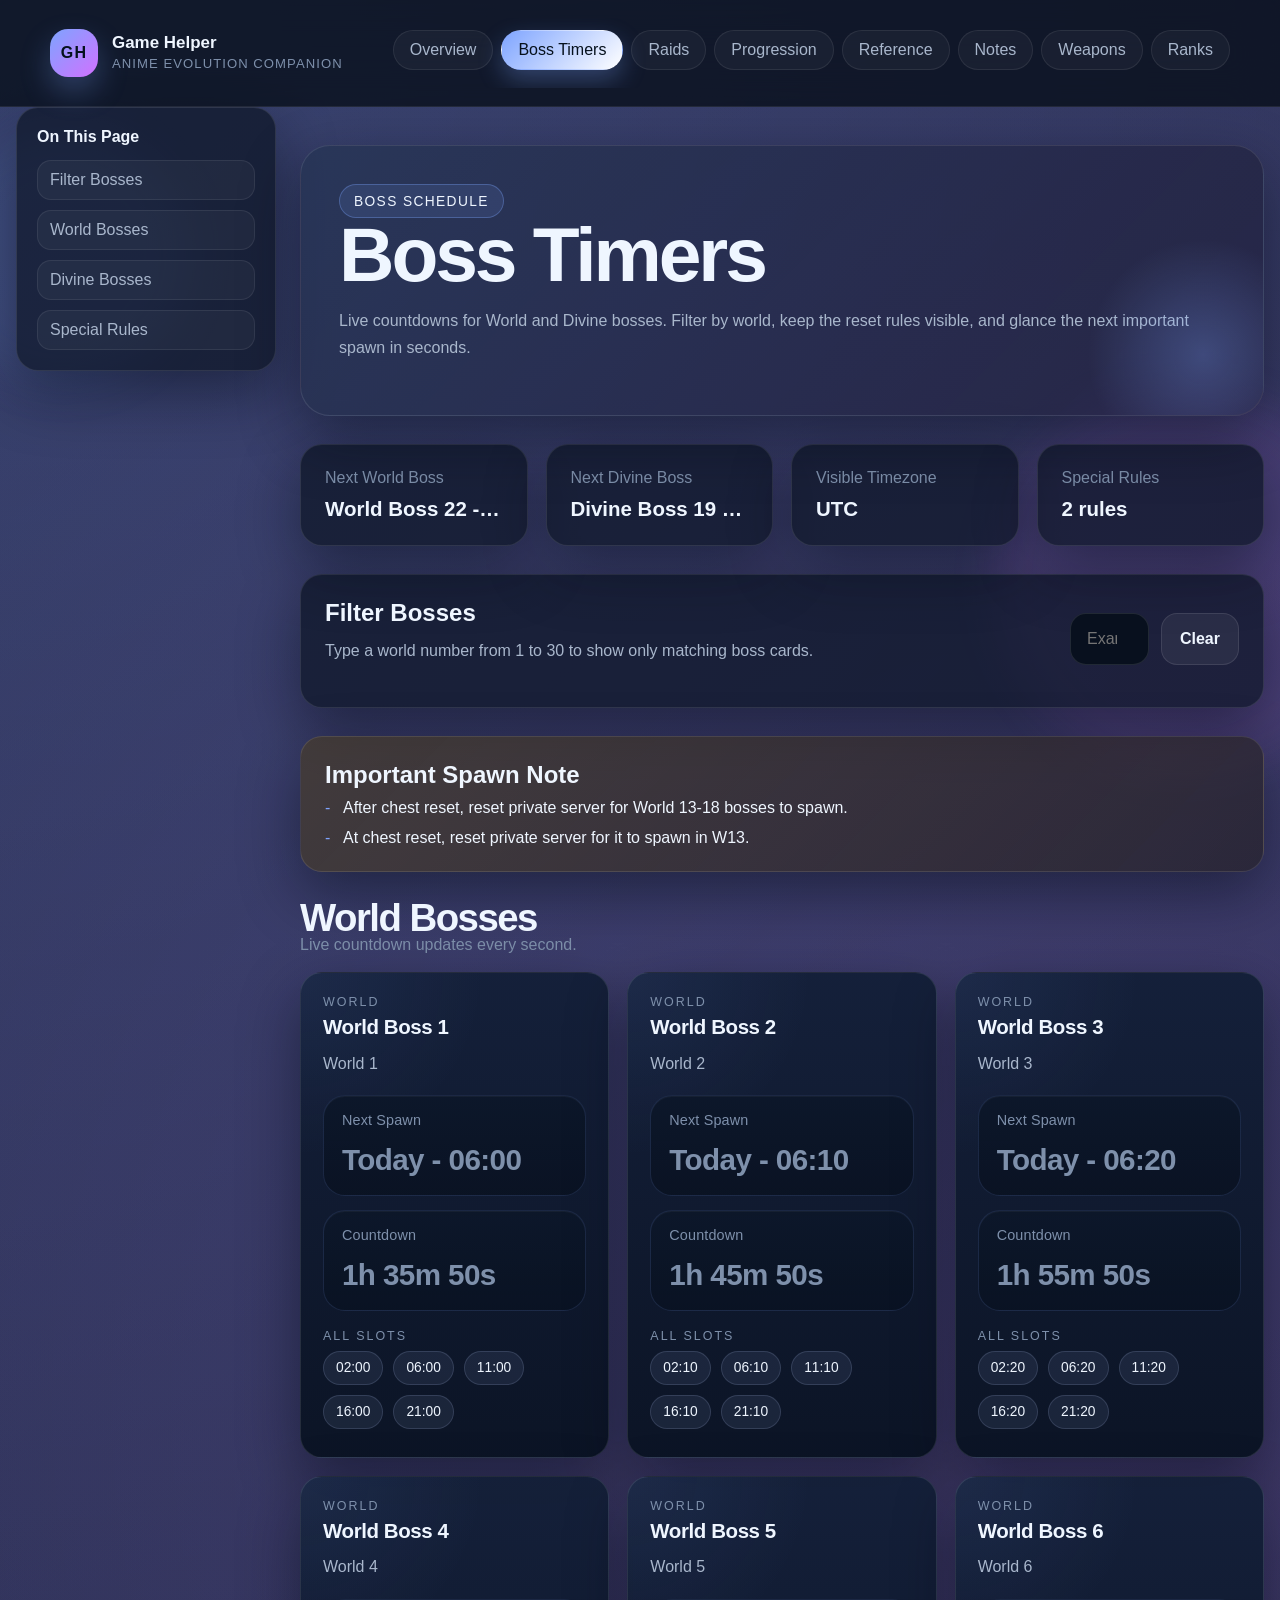
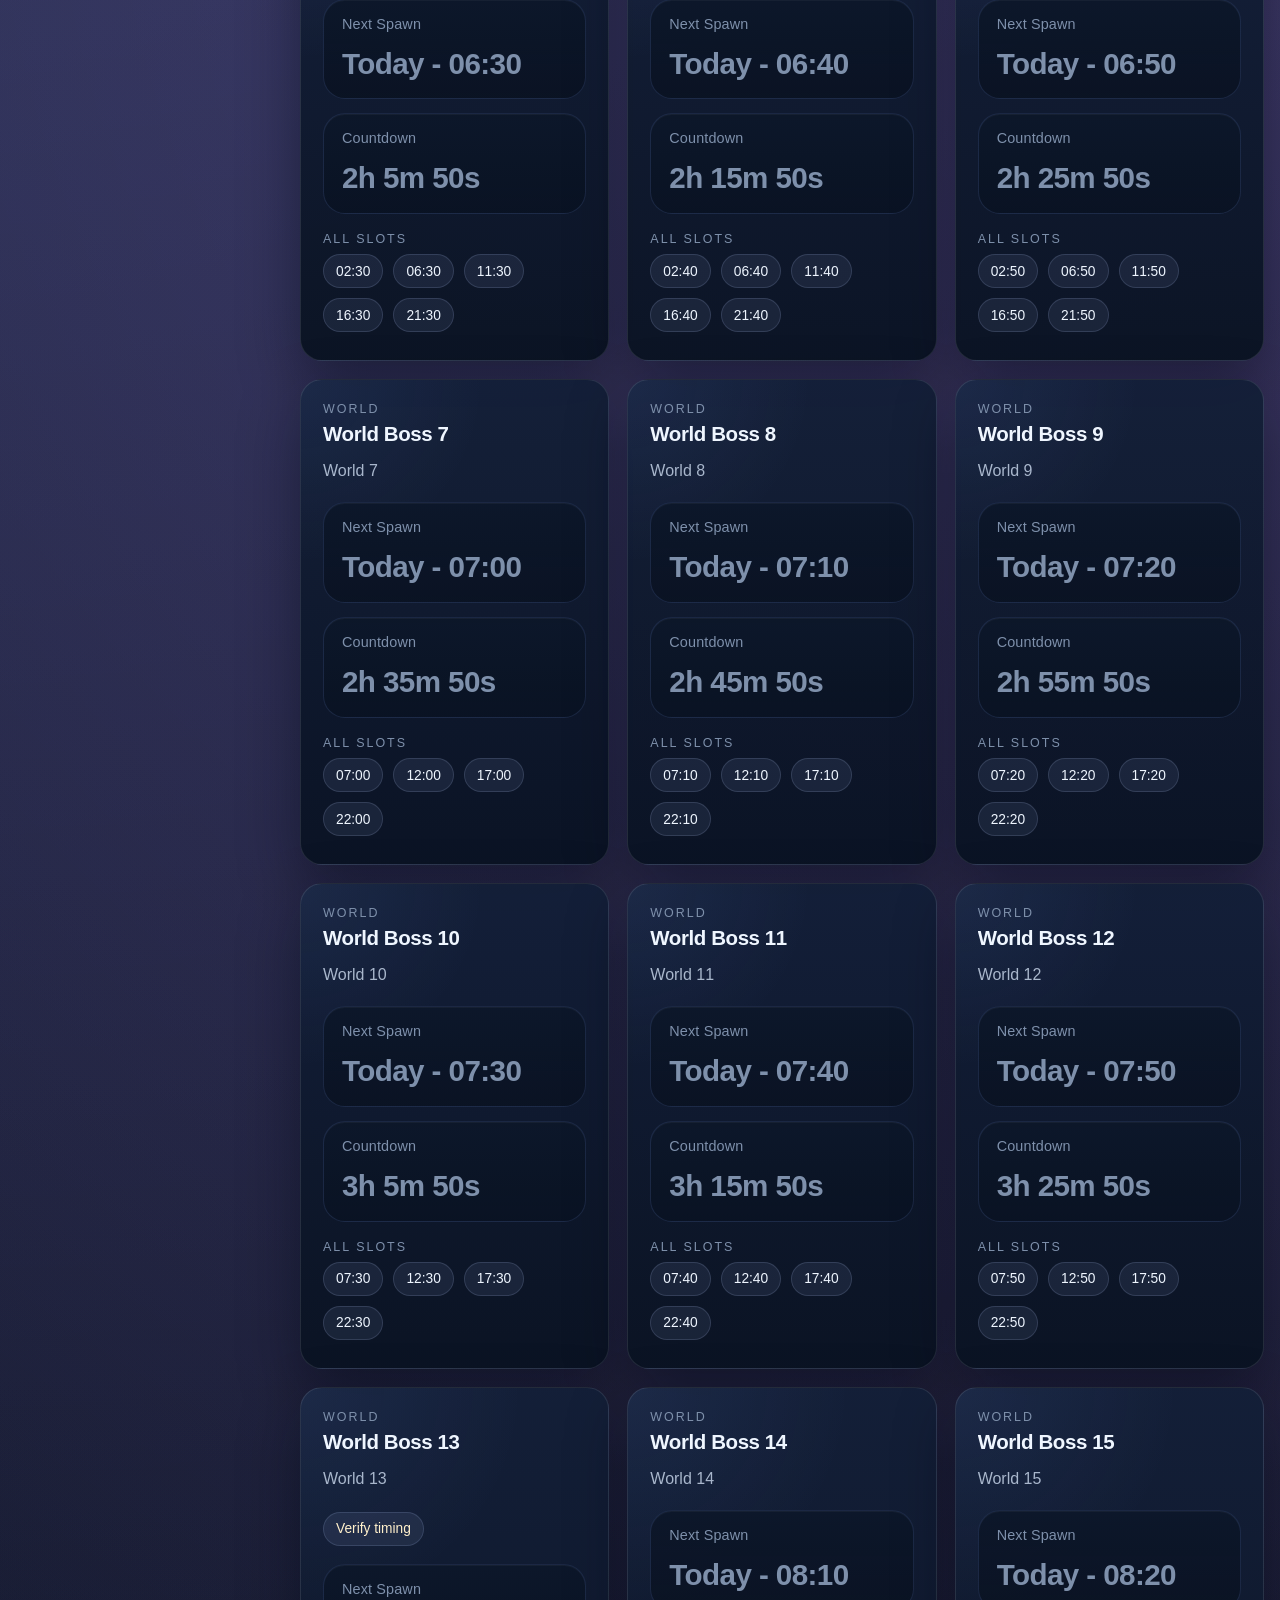
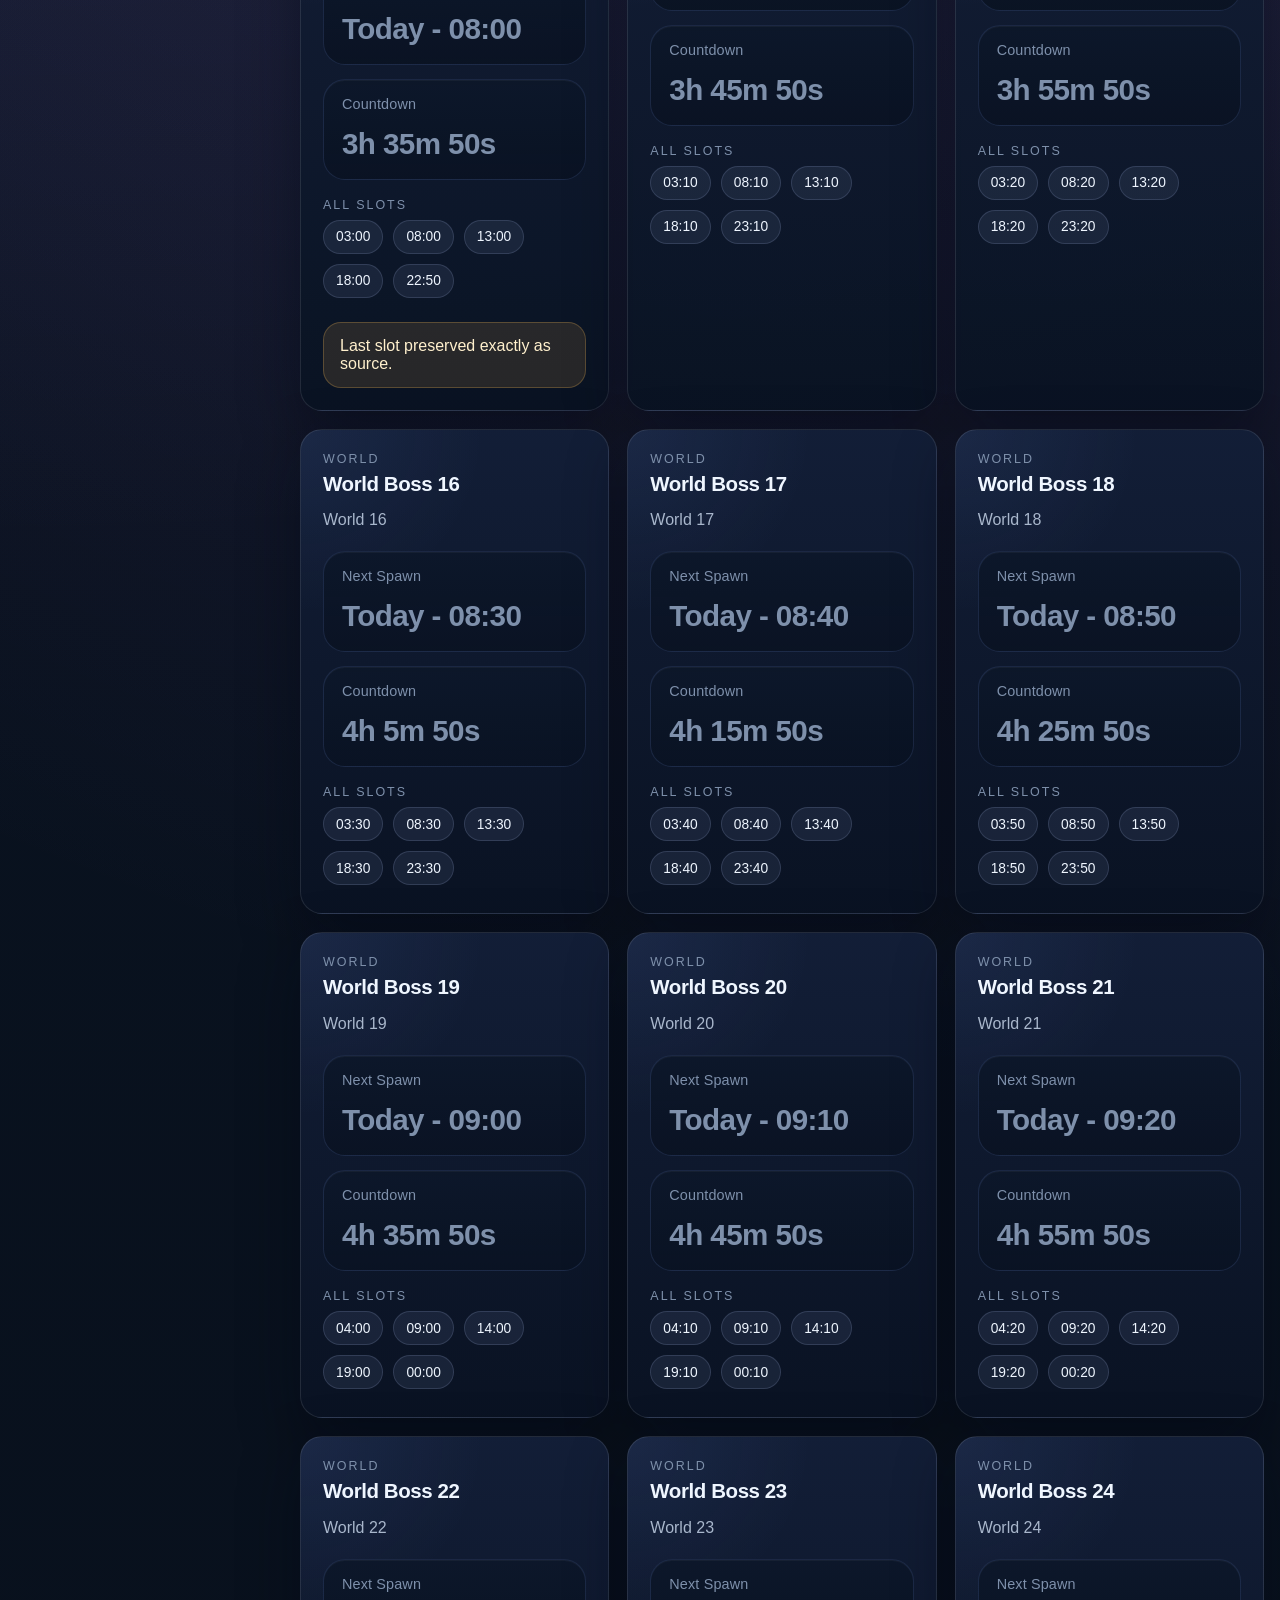
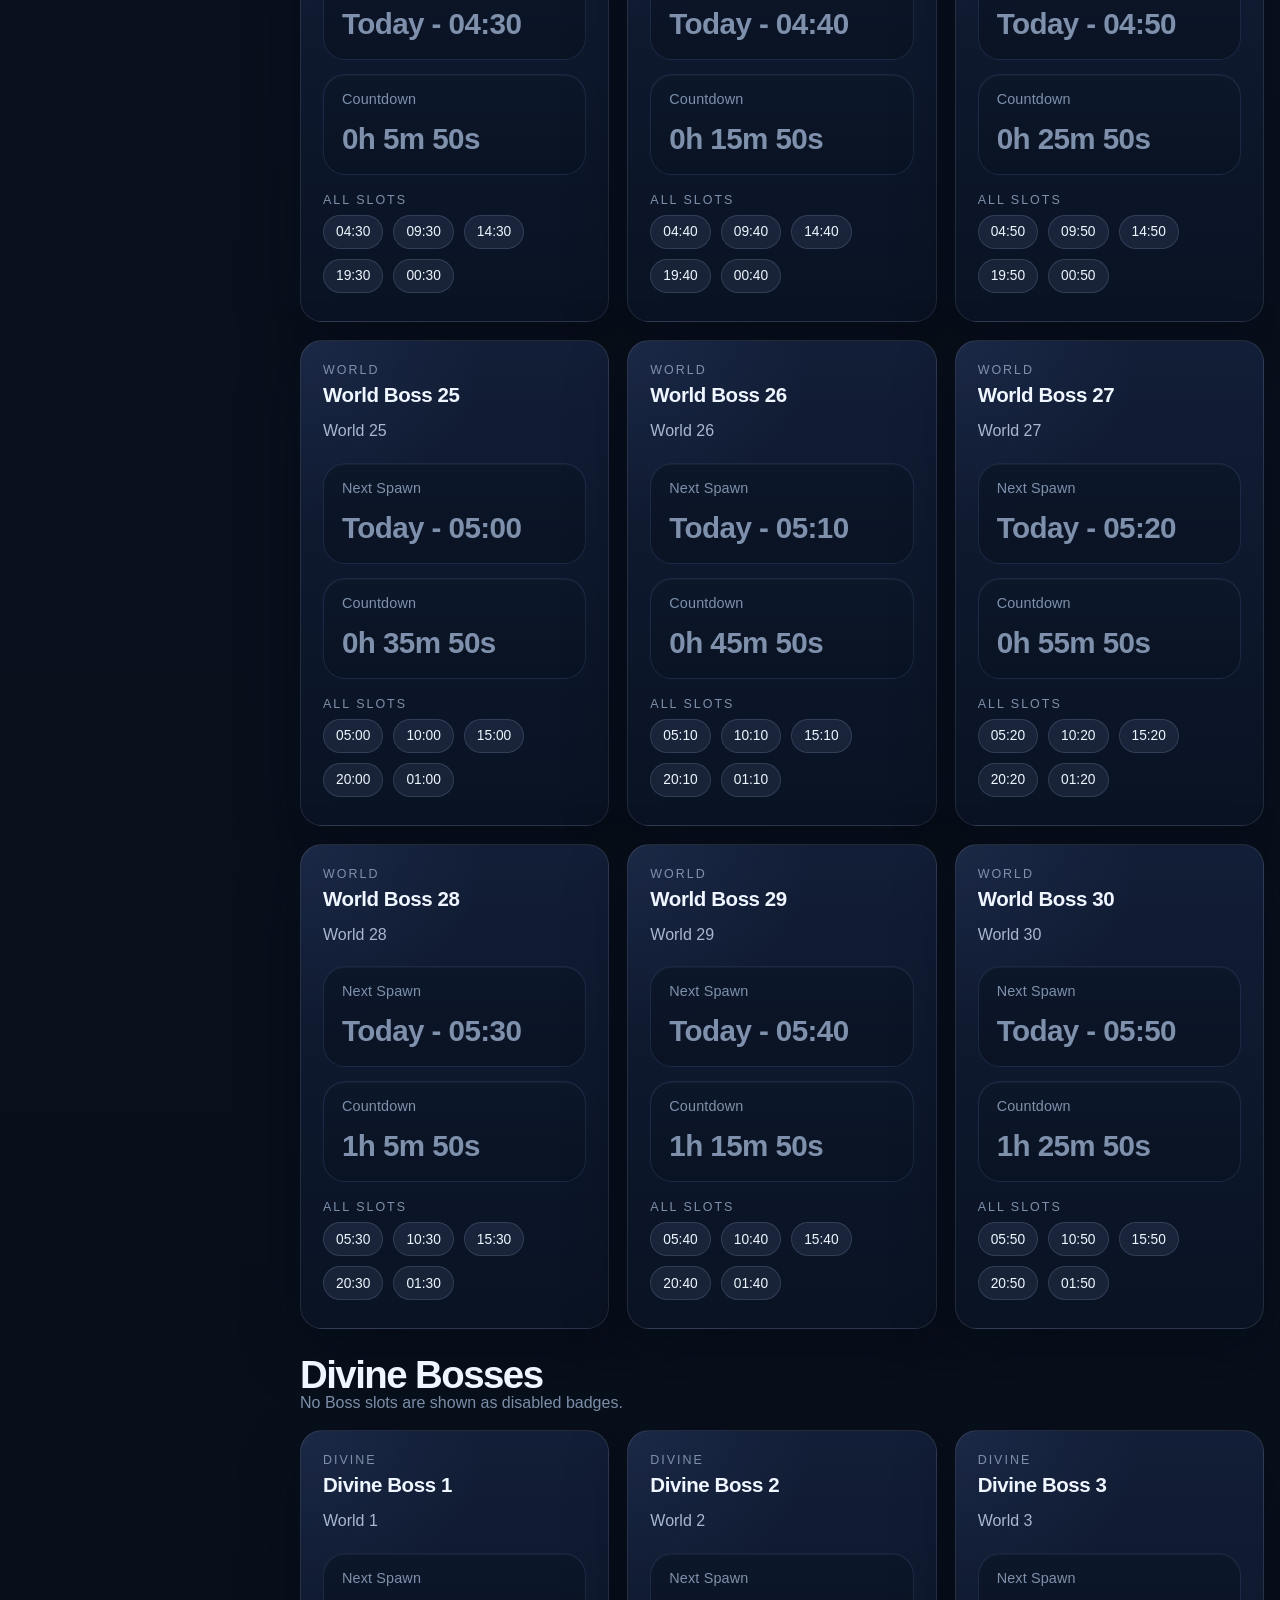
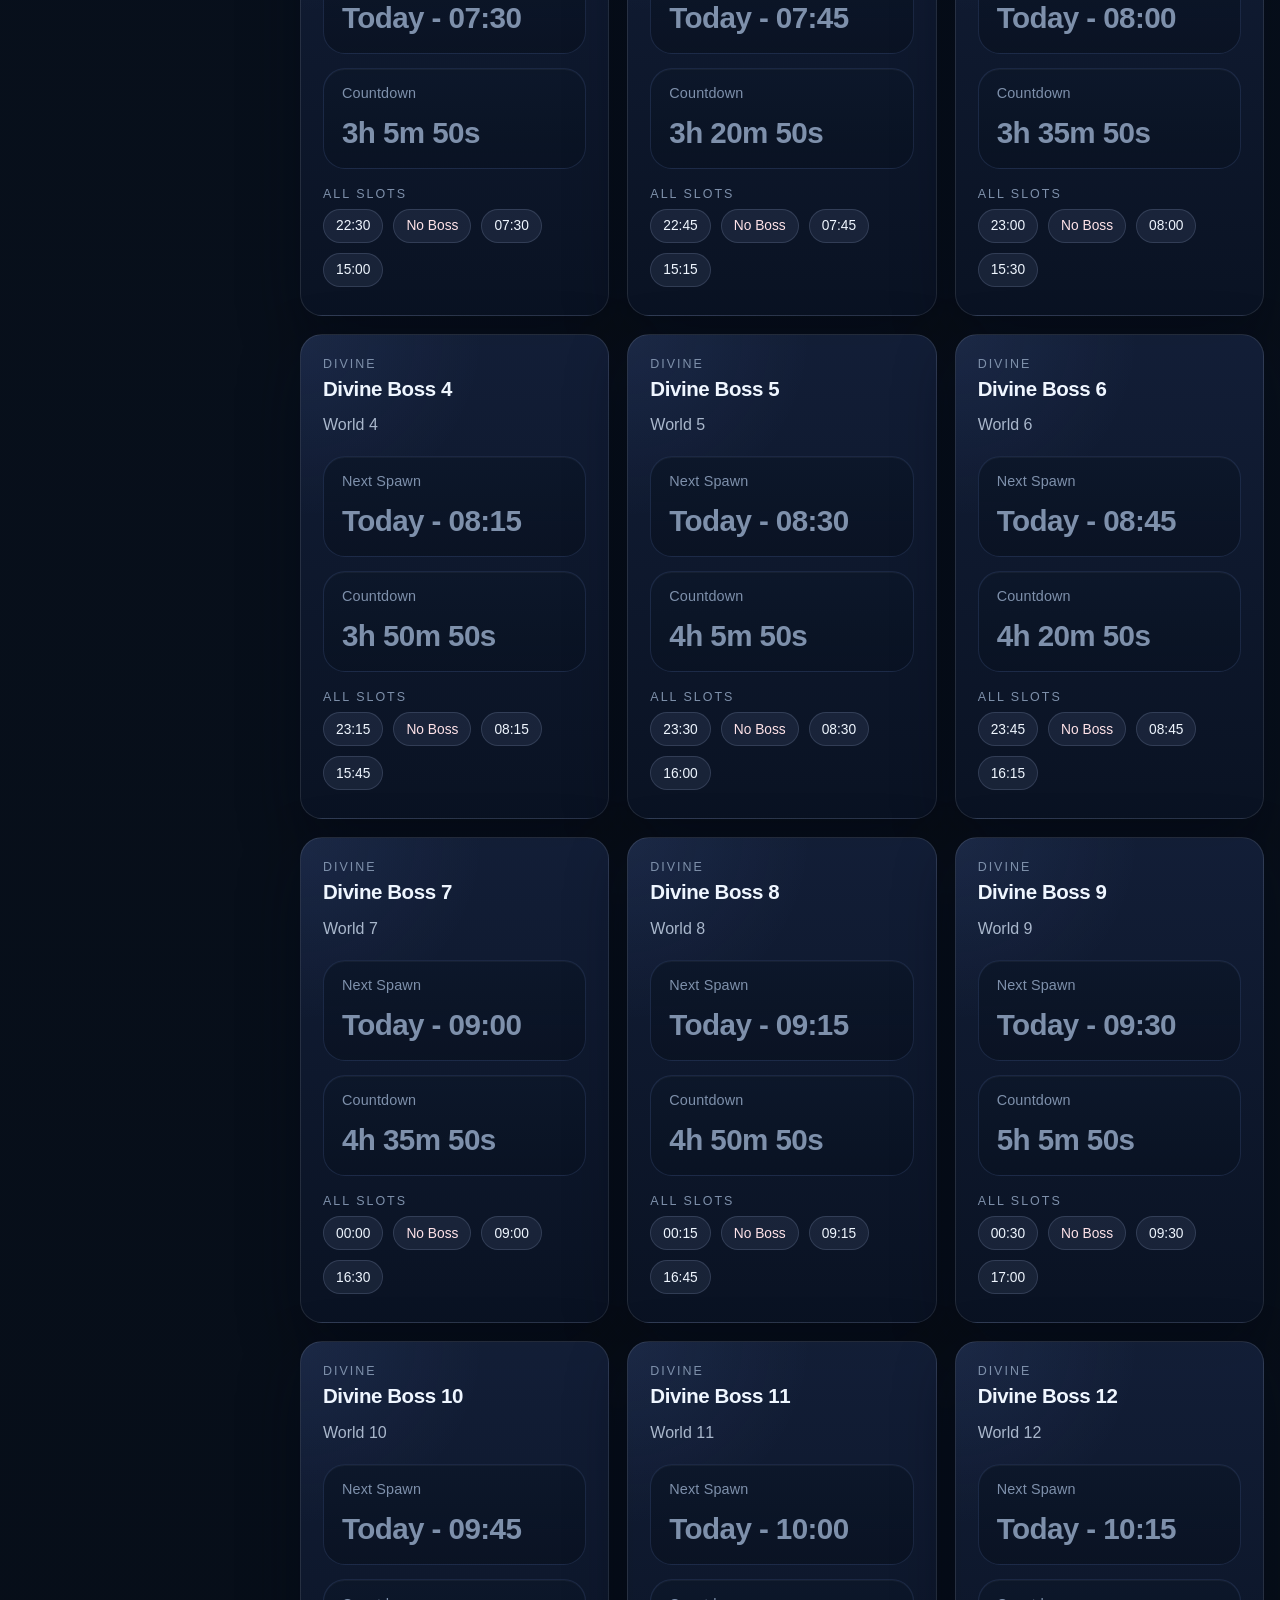
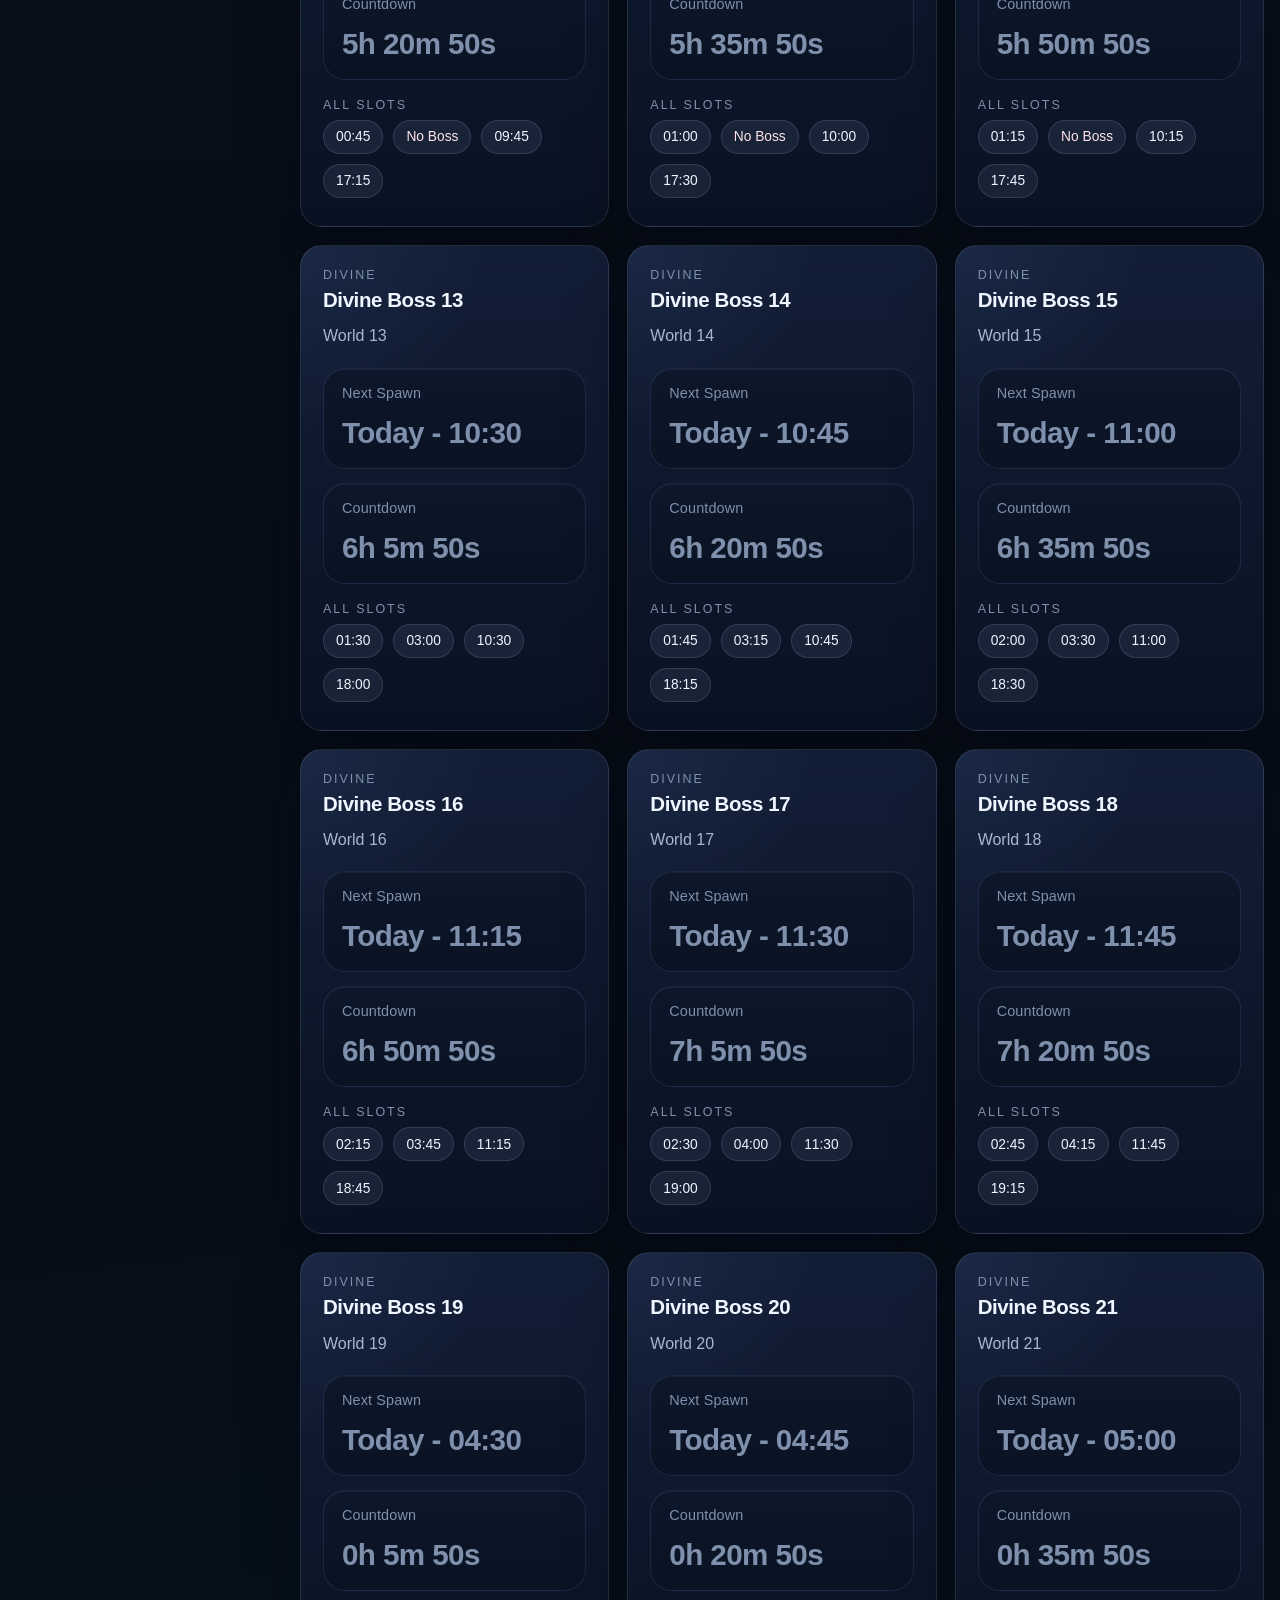
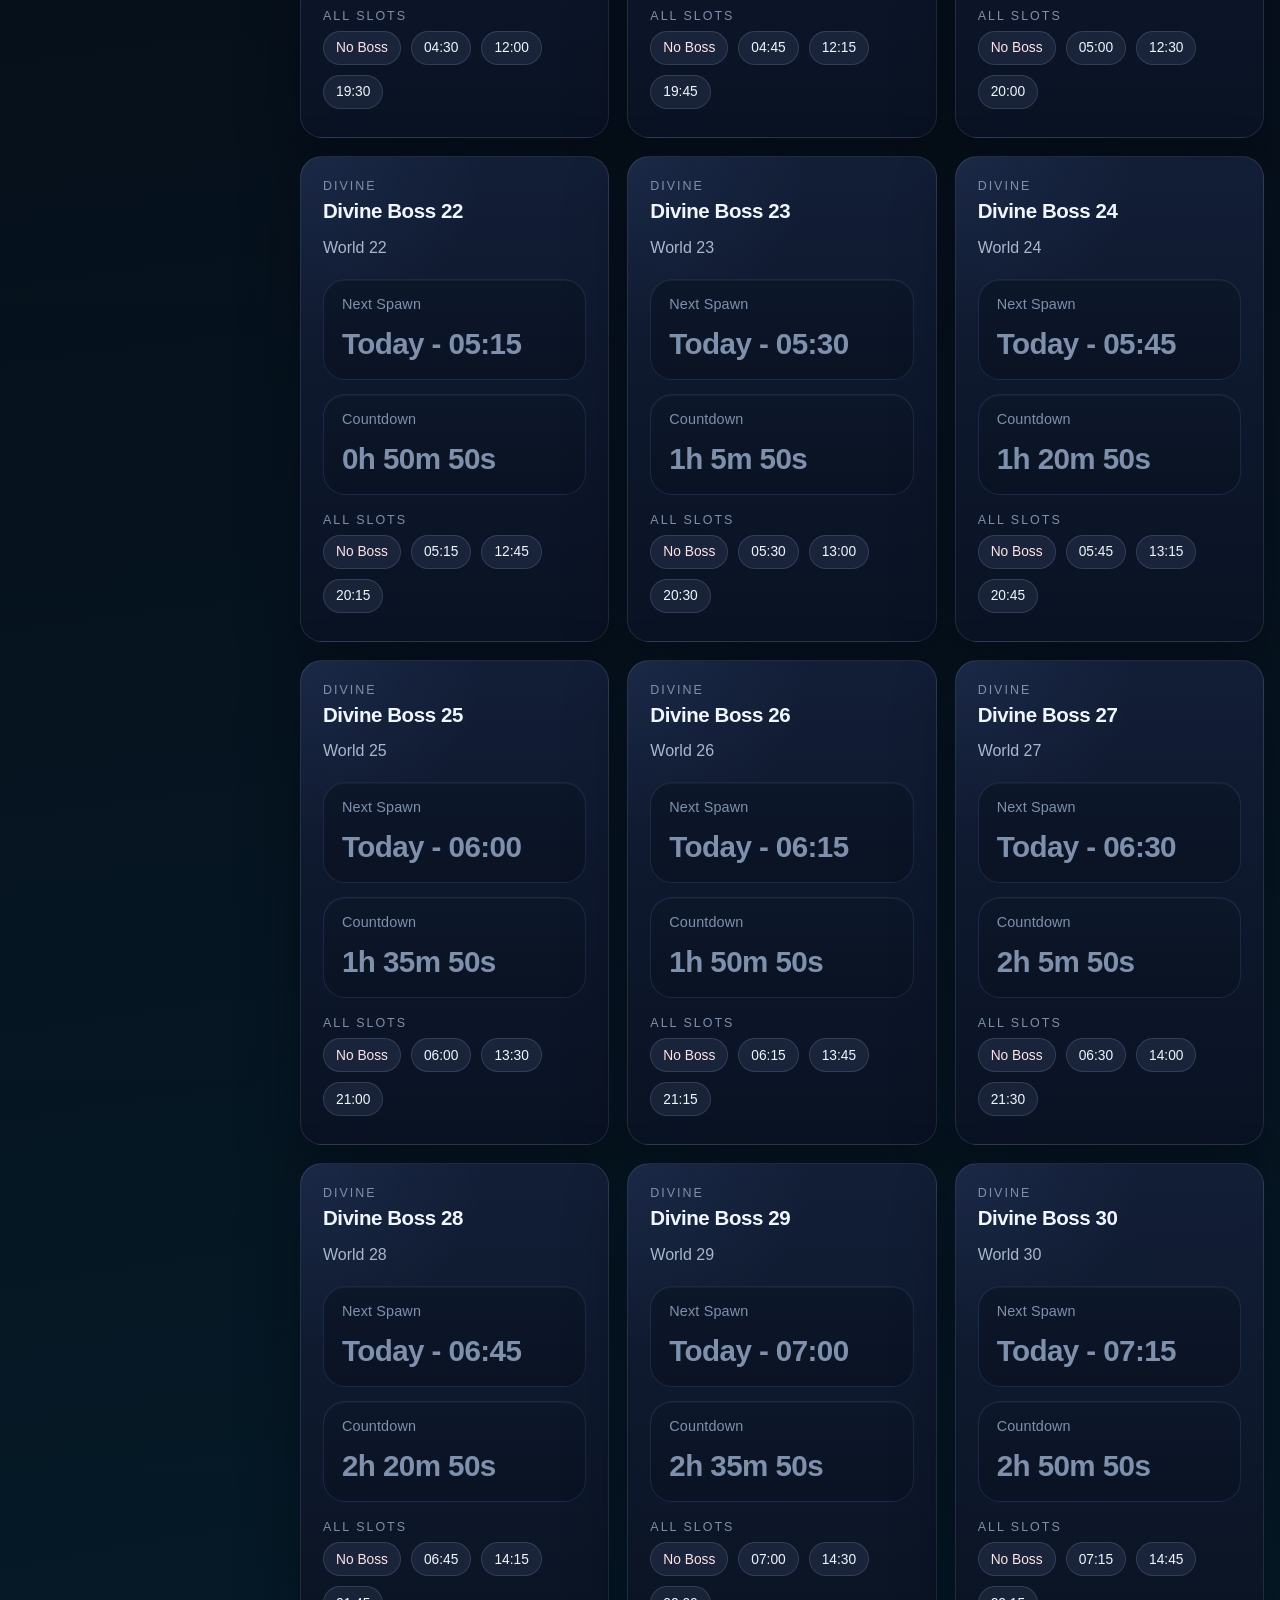
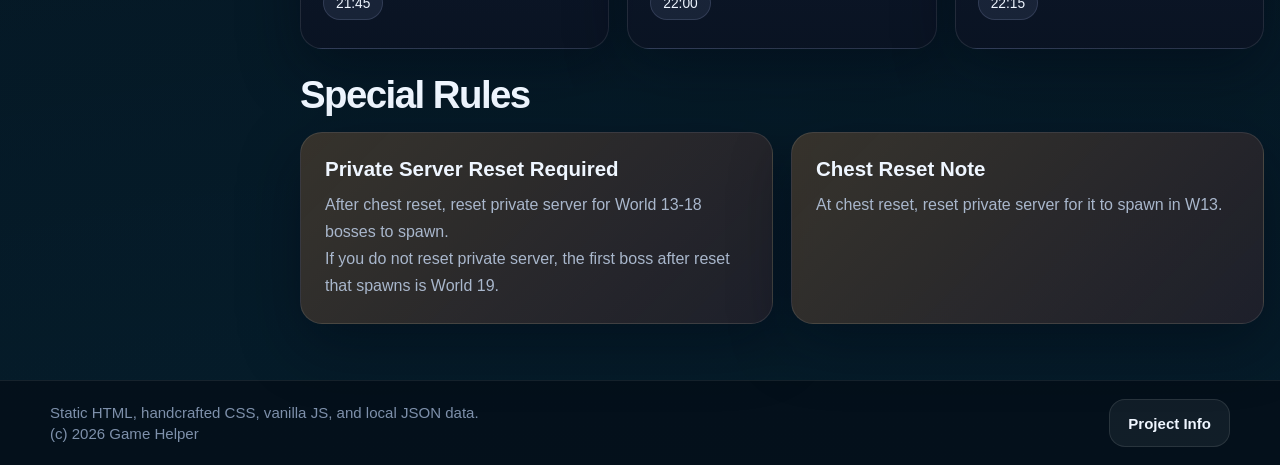
==== commit 93a5bb4b: "Split reference data and add sticky page navigation" ====
--- a/pages/boss-timers.html
+++ b/pages/boss-timers.html
@@ -11,80 +11,92 @@
   <div class="site-wrap">
     <header id="site-header" class="site-header"></header>
 
-    <main class="page-shell page-main">
-      <section class="hero">
-        <span class="eyebrow">Boss schedule</span>
-        <h1>Boss Timers</h1>
-        <p class="section-copy">
-          Live countdowns for World and Divine bosses. Filter by world, keep the reset rules visible,
-          and glance the next important spawn in seconds.
-        </p>
-      </section>
+    <div class="page-layout page-layout--toc">
+      <aside class="panel toc-panel">
+        <h2>On This Page</h2>
+        <nav class="toc-list" aria-label="Boss timer sections">
+          <a class="toc-link" href="#filter-section">Filter Bosses</a>
+          <a class="toc-link" href="#world-bosses-section">World Bosses</a>
+          <a class="toc-link" href="#divine-bosses-section">Divine Bosses</a>
+          <a class="toc-link" href="#rules-section">Special Rules</a>
+        </nav>
+      </aside>
 
-      <section class="section-block stats-grid">
-        <article class="stat-card"><p>Next World Boss</p><strong id="summary-world">Loading...</strong></article>
-        <article class="stat-card"><p>Next Divine Boss</p><strong id="summary-divine">Loading...</strong></article>
-        <article class="stat-card"><p>Visible Timezone</p><strong id="summary-timezone">Loading...</strong></article>
-        <article class="stat-card"><p>Special Rules</p><strong id="summary-rules">Loading...</strong></article>
-      </section>
+      <main class="page-shell page-main">
+        <section class="hero">
+          <span class="eyebrow">Boss schedule</span>
+          <h1>Boss Timers</h1>
+          <p class="section-copy">
+            Live countdowns for World and Divine bosses. Filter by world, keep the reset rules visible,
+            and glance the next important spawn in seconds.
+          </p>
+        </section>
 
-      <section class="section-block content-with-toc">
-        <aside class="panel toc-panel">
-          <h2>On This Page</h2>
-          <nav class="toc-list" aria-label="Boss timer sections">
-            <a class="toc-link" href="#filter-section">Filter Bosses</a>
-            <a class="toc-link" href="#world-bosses-section">World Bosses</a>
-            <a class="toc-link" href="#divine-bosses-section">Divine Bosses</a>
-            <a class="toc-link" href="#rules-section">Special Rules</a>
-          </nav>
-        </aside>
+        <section class="section-block stats-grid">
+          <article class="stat-card">
+            <p>Next World Boss</p>
+            <strong class="stat-card__value">
+              <span class="site-ellipsis-tooltip">
+                <span id="summary-world" class="site-ellipsis-tooltip__text">Loading...</span>
+              </span>
+            </strong>
+          </article>
+          <article class="stat-card">
+            <p>Next Divine Boss</p>
+            <strong class="stat-card__value">
+              <span class="site-ellipsis-tooltip">
+                <span id="summary-divine" class="site-ellipsis-tooltip__text">Loading...</span>
+              </span>
+            </strong>
+          </article>
+          <article class="stat-card"><p>Visible Timezone</p><strong id="summary-timezone">Loading...</strong></article>
+          <article class="stat-card"><p>Special Rules</p><strong id="summary-rules">Loading...</strong></article>
+        </section>
 
-        <div>
-      <section id="filter-section" class="section-block panel toc-target">
-        <div class="filter-bar">
-          <div>
-            <h2>Filter Bosses</h2>
-            <p class="muted-copy">Type a world number from 1 to 30 to show only matching boss cards.</p>
+        <section id="filter-section" class="section-block panel toc-target">
+          <div class="filter-bar">
+            <div>
+              <h2>Filter Bosses</h2>
+              <p class="muted-copy">Type a world number from 1 to 30 to show only matching boss cards.</p>
+            </div>
+            <div class="form-row">
+              <input id="boss-filter-input" type="number" min="1" max="30" placeholder="Example: 13" class="input" />
+              <button id="boss-filter-clear" class="button button--secondary" type="button">Clear</button>
+            </div>
           </div>
-          <div class="form-row">
-            <input id="boss-filter-input" type="number" min="1" max="30" placeholder="Example: 13" class="input" />
-            <button id="boss-filter-clear" class="button button--secondary" type="button">Clear</button>
+        </section>
+
+        <section class="section-block callout callout--warning">
+          <h2>Important Spawn Note</h2>
+          <div id="rules-preview">Loading...</div>
+        </section>
+
+        <section id="world-bosses-section" class="section-block toc-target">
+          <div class="section-header">
+            <div>
+              <h2 class="section-title">World Bosses</h2>
+              <p>Live countdown updates every second.</p>
+            </div>
           </div>
-        </div>
-      </section>
+          <div id="world-boss-list" class="grid-3"><div class="card">Loading...</div></div>
+        </section>
 
-      <section class="section-block callout callout--warning">
-        <h2>Important Spawn Note</h2>
-        <div id="rules-preview">Loading...</div>
-      </section>
+        <section id="divine-bosses-section" class="section-block toc-target">
+          <div class="section-header">
+            <div>
+              <h2 class="section-title">Divine Bosses</h2>
+              <p>No Boss slots are shown as disabled badges.</p>
+            </div>
+          </div>
+          <div id="divine-boss-list" class="grid-3"><div class="card">Loading...</div></div>
+        </section>
 
-      <section id="world-bosses-section" class="section-block toc-target">
-        <div class="section-header">
-          <div>
-            <h2 class="section-title">World Bosses</h2>
-            <p>Live countdown updates every second.</p>
-          </div>
-        </div>
-        <div id="world-boss-list" class="grid-3"><div class="card">Loading...</div></div>
-      </section>
-
-      <section id="divine-bosses-section" class="section-block toc-target">
-        <div class="section-header">
-          <div>
-            <h2 class="section-title">Divine Bosses</h2>
-            <p>No Boss slots are shown as disabled badges.</p>
-          </div>
-        </div>
-        <div id="divine-boss-list" class="grid-3"><div class="card">Loading...</div></div>
-      </section>
-
-      <section id="rules-section" class="section-block toc-target">
-        <div class="section-header"><div><h2 class="section-title">Special Rules</h2></div></div>
-        <div id="rules-list" class="grid-2"><div class="card">Loading...</div></div>
-      </section>
-        </div>
-      </section>
-    </main>
+        <section id="rules-section" class="section-block toc-target">
+          <div class="section-header"><div><h2 class="section-title">Special Rules</h2></div></div>
+          <div id="rules-list" class="grid-2"><div class="card">Loading...</div></div>
+        </section>
+      </main>
+    </div>
 
     <footer id="site-footer" class="site-footer"></footer>
   </div>
--- a/styles/site.css
+++ b/styles/site.css
@@ -13,12 +13,44 @@
   --shadow: 0 22px 60px rgba(1, 9, 20, 0.45);
   --radius-xl: 30px;
   --radius-lg: 22px;
+  --scrollbar-track: rgba(5, 11, 20, 0.88);
+  --scrollbar-thumb-top: rgba(110, 168, 235, 0.58);
+  --scrollbar-thumb-bot: rgba(72, 118, 188, 0.42);
 }
 
 *,
 *::before,
 *::after {
   box-sizing: border-box;
+}
+
+html {
+  scrollbar-width: thin;
+  scrollbar-color: var(--scrollbar-thumb-top) var(--scrollbar-track);
+}
+
+*::-webkit-scrollbar {
+  width: 10px;
+  height: 10px;
+}
+
+*::-webkit-scrollbar-track {
+  background: var(--scrollbar-track);
+  border-radius: 999px;
+}
+
+*::-webkit-scrollbar-thumb {
+  background: linear-gradient(180deg, var(--scrollbar-thumb-top), var(--scrollbar-thumb-bot));
+  border-radius: 999px;
+  border: 2px solid rgba(5, 11, 20, 0.85);
+}
+
+*::-webkit-scrollbar-thumb:hover {
+  background: linear-gradient(180deg, rgba(130, 188, 248, 0.75), rgba(95, 145, 215, 0.55));
+}
+
+*::-webkit-scrollbar-corner {
+  background: transparent;
 }
 
 html { scroll-behavior: smooth; }
@@ -78,7 +110,24 @@
 
 .site-wrap { position: relative; z-index: 1; }
 .page-shell { width: min(1180px, calc(100% - 32px)); margin: 0 auto; }
+.page-layout--toc .page-shell {
+  width: 100%;
+  max-width: 1180px;
+  margin: 0;
+  min-width: 0;
+}
 .page-main { padding: 38px 0 0; }
+
+.page-layout--toc {
+  display: grid;
+  grid-template-columns: 260px minmax(0, 1fr);
+  max-width: 1400px;
+  margin: 0 auto;
+  padding: 0 16px;
+  gap: 24px;
+  align-items: start;
+  box-sizing: border-box;
+}
 
 .site-header {
   position: sticky;
@@ -132,10 +181,50 @@
   justify-content: flex-end;
   gap: 14px;
   flex-wrap: wrap;
-}
-
-.site-nav { display: flex; flex-wrap: wrap; gap: 10px; justify-content: flex-end; }
+  min-width: 0;
+}
+
+.site-nav-wrap {
+  position: relative;
+  min-width: 0;
+  max-width: 100%;
+  width: 100%;
+  overflow-x: auto;
+  -webkit-overflow-scrolling: touch;
+  scrollbar-width: thin;
+  padding: 10px 0 16px;
+}
+
+.site-nav-wrap::after {
+  content: "";
+  position: absolute;
+  top: 0;
+  right: 0;
+  width: 36px;
+  height: 100%;
+  pointer-events: none;
+  background: linear-gradient(to left, rgba(4, 10, 18, 0.92), transparent);
+  opacity: 0;
+  transition: opacity 160ms ease;
+}
+
+.site-nav-wrap.is-scrollable::after {
+  opacity: 1;
+}
+
+.site-nav {
+  display: flex;
+  flex-wrap: nowrap;
+  gap: 8px;
+  justify-content: flex-end;
+  width: max-content;
+  max-width: none;
+  margin-left: auto;
+  padding: 2px 0;
+}
 .nav-link {
+  flex-shrink: 0;
+  white-space: nowrap;
   padding: 10px 16px;
   border-radius: 999px;
   color: var(--text-soft);
@@ -379,21 +468,96 @@
 }
 
 .quiet-note { color: var(--text-dim); }
+
+.site-ellipsis-tooltip {
+  position: relative;
+  display: block;
+  width: 100%;
+  min-width: 0;
+}
+
+.site-ellipsis-tooltip__text {
+  display: block;
+  overflow: hidden;
+  text-overflow: ellipsis;
+  white-space: nowrap;
+}
+
+.site-ellipsis-tooltip.is-truncated {
+  cursor: help;
+}
+
+.site-ellipsis-tooltip.is-truncated:hover::after,
+.site-ellipsis-tooltip.is-truncated:focus-visible::after {
+  content: attr(data-tooltip);
+  position: absolute;
+  left: 50%;
+  bottom: calc(100% + 10px);
+  transform: translateX(-50%);
+  z-index: 60;
+  max-width: min(300px, calc(100vw - 24px));
+  width: max-content;
+  padding: 10px 14px;
+  border-radius: 14px;
+  font-size: 0.88rem;
+  font-weight: 500;
+  line-height: 1.4;
+  color: var(--text);
+  text-align: left;
+  white-space: normal;
+  word-break: break-word;
+  pointer-events: none;
+  background: var(--surface-strong);
+  border: 1px solid rgba(var(--accent-rgb), 0.38);
+  box-shadow: var(--shadow), 0 0 0 1px rgba(255, 255, 255, 0.04);
+}
+
+.stat-card__value {
+  display: block;
+  min-width: 0;
+  width: 100%;
+  font-size: inherit;
+}
+
 .boss-card { padding: 22px; }
 .boss-card__header { align-items: flex-start; flex-wrap: wrap; margin-bottom: 0; }
 .boss-card__title { min-width: 0; flex: 1 1 220px; }
+.boss-card__name {
+  margin: 0;
+  min-width: 0;
+  font-size: 1.28rem;
+  line-height: 1.2;
+  letter-spacing: -0.02em;
+}
+.boss-card__world { min-width: 0; }
 .boss-card__badge { flex: 0 0 auto; margin-top: 4px; }
-.boss-card .mini-stats { margin-top: 18px; }
-.boss-card .stack-section { margin-top: 18px; }
+.boss-card__stat-strong {
+  display: block;
+  min-width: 0;
+  width: 100%;
+  margin: 0;
+  font-weight: 700;
+}
+.boss-card .mini-stats {
+  margin-top: 18px;
+  grid-template-columns: 1fr;
+}
+.boss-card .stack-section {
+  margin-top: 18px;
+  padding-bottom: 6px;
+}
 .boss-card__notice { margin-top: 18px; }
 .boss-card {
+  overflow: visible;
   background:
     radial-gradient(circle at top left, rgba(126, 164, 255, 0.08), transparent 32%),
     linear-gradient(180deg, rgba(19, 31, 56, 0.96), rgba(10, 19, 35, 0.96));
 }
 .boss-card .mini-stat {
-  min-height: 110px;
-  padding: 18px 20px;
+  min-height: 0;
+  min-width: 0;
+  width: 100%;
+  padding: 16px 18px;
   background:
     linear-gradient(180deg, rgba(13, 23, 42, 0.96), rgba(10, 19, 35, 0.92));
   border-color: rgba(126, 164, 255, 0.14);
@@ -404,11 +568,31 @@
   letter-spacing: 0.01em;
 }
 .boss-card .mini-stat strong {
-  font-size: 2rem;
-  letter-spacing: -0.03em;
-}
-.boss-card .chip-row { gap: 10px; }
+  font-size: 1.75rem;
+  letter-spacing: -0.02em;
+}
+.boss-card .mini-stat .site-ellipsis-tooltip {
+  margin-top: 4px;
+}
+.boss-card .mini-stat .site-ellipsis-tooltip__text {
+  white-space: normal;
+  overflow: visible;
+  text-overflow: unset;
+  font-size: clamp(1.15rem, 2.8vw, 1.85rem);
+  letter-spacing: -0.02em;
+  line-height: 1.25;
+  word-break: break-word;
+}
+.boss-card .chip-row {
+  gap: 10px;
+  align-items: flex-start;
+}
 .boss-card .pill {
+  max-width: 100%;
+  min-width: 0;
+  overflow: hidden;
+  text-overflow: ellipsis;
+  white-space: nowrap;
   background: rgba(159, 175, 220, 0.1);
   border-color: rgba(159, 175, 220, 0.18);
 }
@@ -431,16 +615,9 @@
 .overview-event { display: grid; gap: 18px; grid-template-columns: minmax(220px, 0.8fr) minmax(0, 1.2fr); align-items: center; }
 .overview-event__stats { display: grid; gap: 14px; grid-template-columns: repeat(2, minmax(0, 1fr)); }
 
-.content-with-toc {
-  display: grid;
-  grid-template-columns: 250px minmax(0, 1fr);
-  gap: 24px;
-  align-items: start;
-}
-
 .toc-panel {
   position: sticky;
-  top: 92px;
+  top: 100px;
   padding: 20px;
 }
 
@@ -519,7 +696,7 @@
 
   .header-actions { flex-direction: column; align-items: stretch; }
   .project-banner { grid-template-columns: 1fr; }
-  .content-with-toc { grid-template-columns: 1fr; }
+  .page-layout--toc { grid-template-columns: 1fr; }
   .toc-panel {
     position: static;
     order: -1;
@@ -534,7 +711,7 @@
   .page-shell { width: min(100% - 24px, 100%); }
   .page-main { padding-top: 26px; }
   .hero, .panel, .callout, .card, .stat-card { padding: 20px; }
-  .site-nav, .grid-2, .grid-3, .grid-4, .stats-grid, .mini-stats { grid-template-columns: 1fr; }
+  .grid-2, .grid-3, .grid-4, .stats-grid, .mini-stats { grid-template-columns: 1fr; }
   .site-nav { justify-content: flex-start; }
   .site-footer__inner { align-items: stretch; }
   .hero h1, .section-title { line-height: 1.02; }
